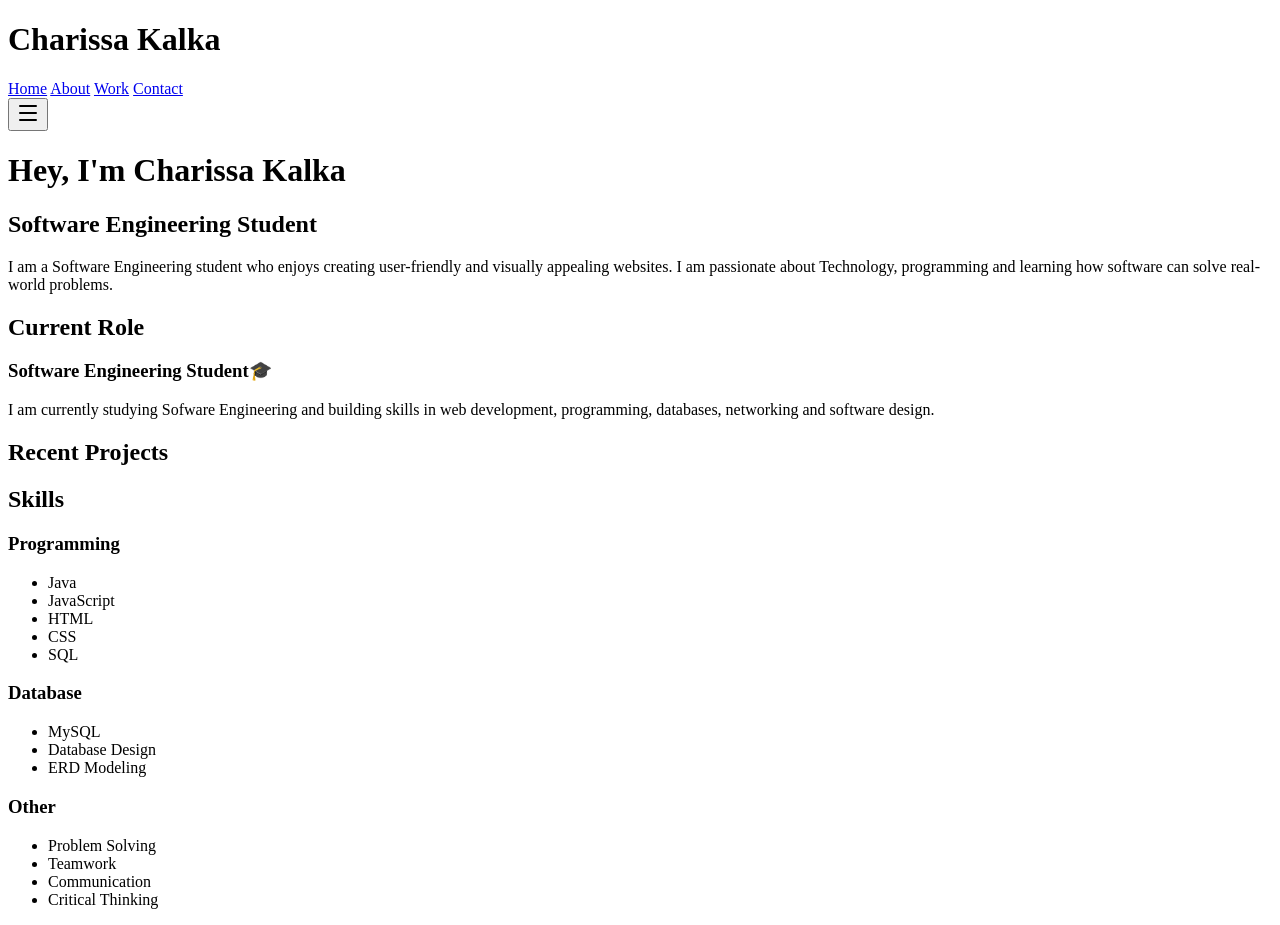
==== index.html @ 357dd479 "newly added" ====
<!DOCTYPE html>
<html lang="en">
    <head>
        <meta charset="UTF-8" />
        <meta name="vieuwport" content="width=device-width, initial-scale=1.0" />
        <title> Charissa Kalka</title>
        <link rel="stylesheet" href="/css/main.css">
    </head>


<body>
    <header id="header">
        <h1 class="logo=text"> Charissa Kalka </h1>
        <nav class="nav">
            <a class="nav-link" href="/">Home</a>
            <a class="nav-link" href="/about.html">About</a> 
            <a class="nav-link" href="/work.html">Work</a>  
            <a class="nav-link" href="/contact.html">Contact</a>
        </nav>

        <button id="sidebar-trigger">
            <svg xmlns="http://www.w3.org/2000/svg" width="24" height="24" viewBox="0 0 24 24" fill="none" stroke="currentColor" stroke-width="2" stroke-linecap="round" stroke-linejoin="round" class="lucide lucide-menu-icon lucide-menu"><path d="M4 5h16"/><path d="M4 12h16"/><path d="M4 19h16"/></svg> 
        </button>
    </header>

    <main class="container"> 
        <h1>Hey, I'm Charissa Kalka</h1>
        <h2>Software Engineering Student</h2>
        <p>
            I am a Software Engineering student who
            enjoys creating user-friendly and visually
            appealing websites. I am passionate about 
            Technology, programming and learning how software
            can solve real-world problems. 
        </p>

        <section>
            <h2>Current Role</h2>
            <h3>Software Engineering Student🎓</h3>
            <p> I am currently studying Sofware Engineering and building skills in web
                development, programming, databases, networking and software design.
            </p>
        </section>

        <section>
            <h2>Recent Projects</h2>

        </section>

        <section>
            <h2>Skills</h2>
            <h3>Programming</h3>
            <ul>
                <li>Java</li>
                <li>JavaScript</li>
                <li>HTML</li>
                <li>CSS</li>
                <li>SQL</li>
            </ul>
            <h3>Database</h3>
            <ul>
                <li>MySQL</li>
                <li>Database Design</li>
                <li>ERD Modeling</li>
            </ul>
            <h3>Other</h3>
            <ul>
                <li>Problem Solving</li>
                <li>Teamwork</li>
                <li>Communication</li>
                <li>Critical Thinking</li>
            </ul>
        </section>

    </main>
</body>
</html>
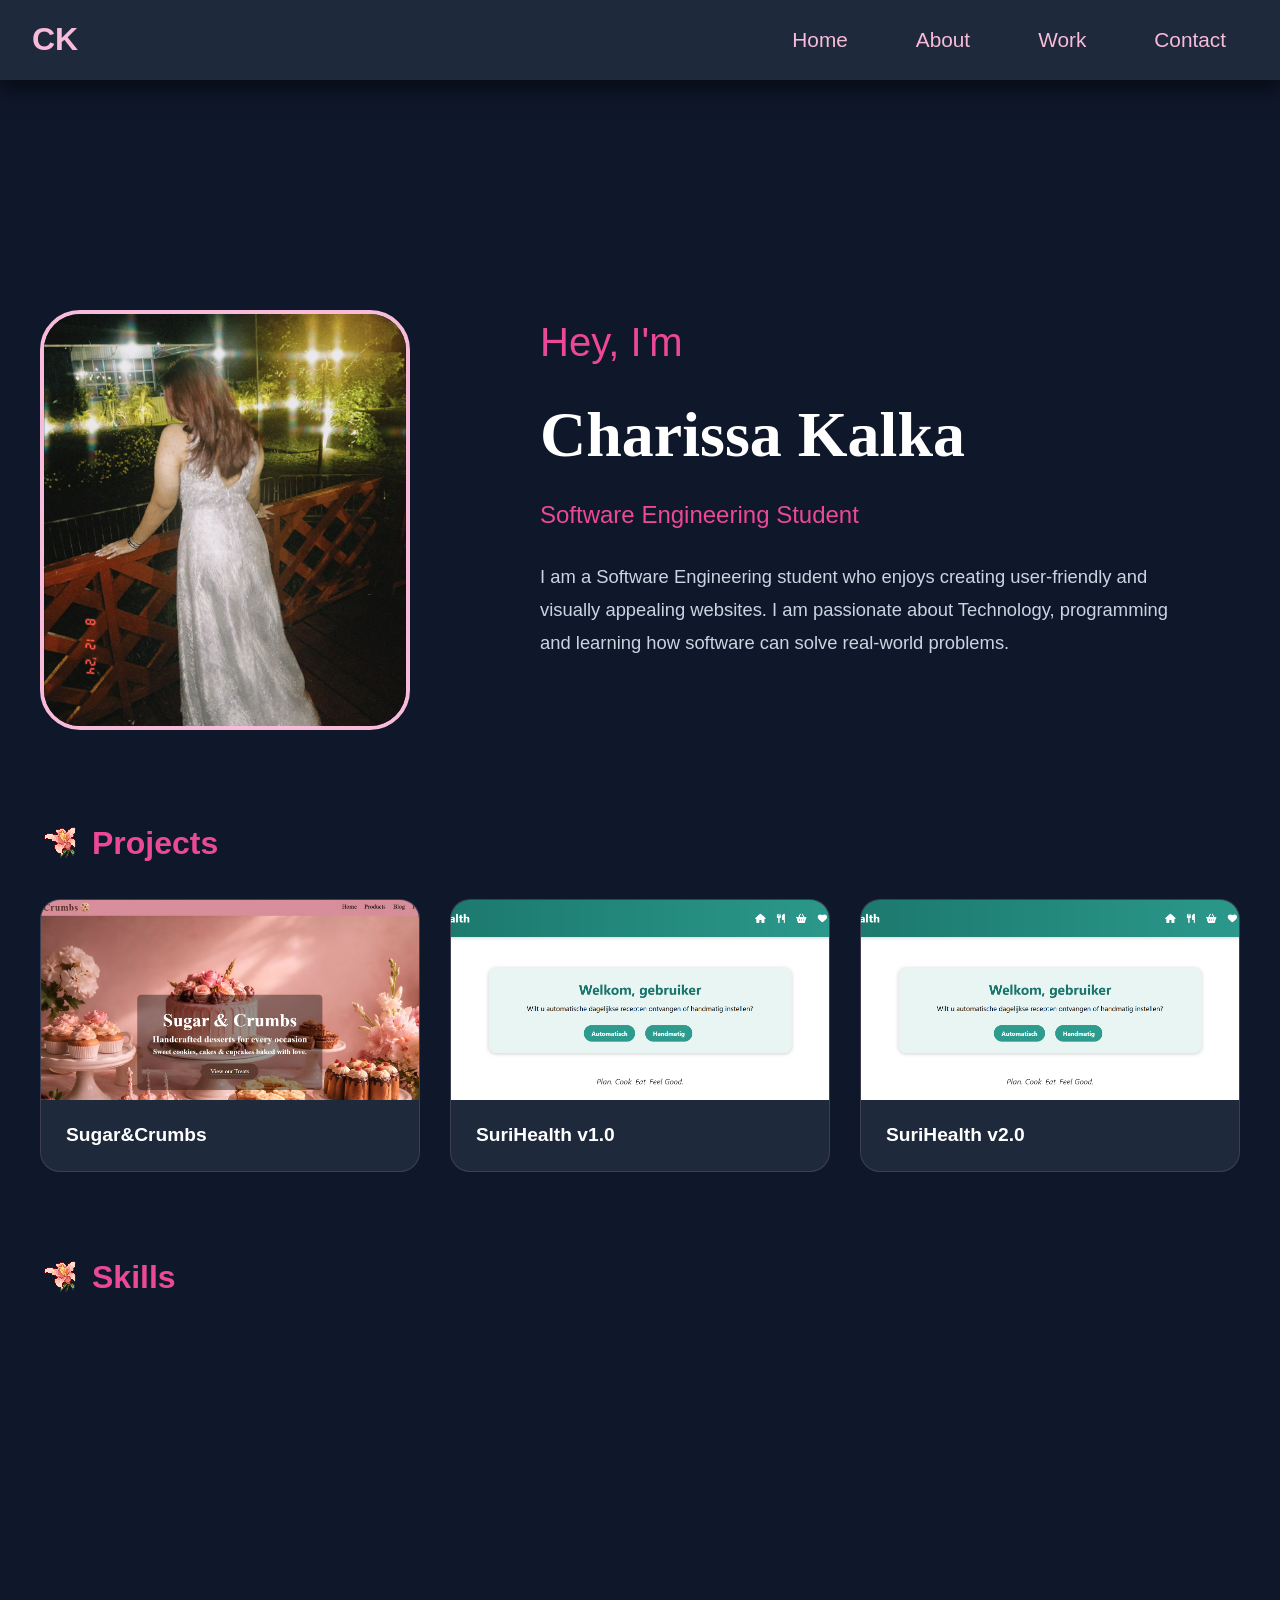
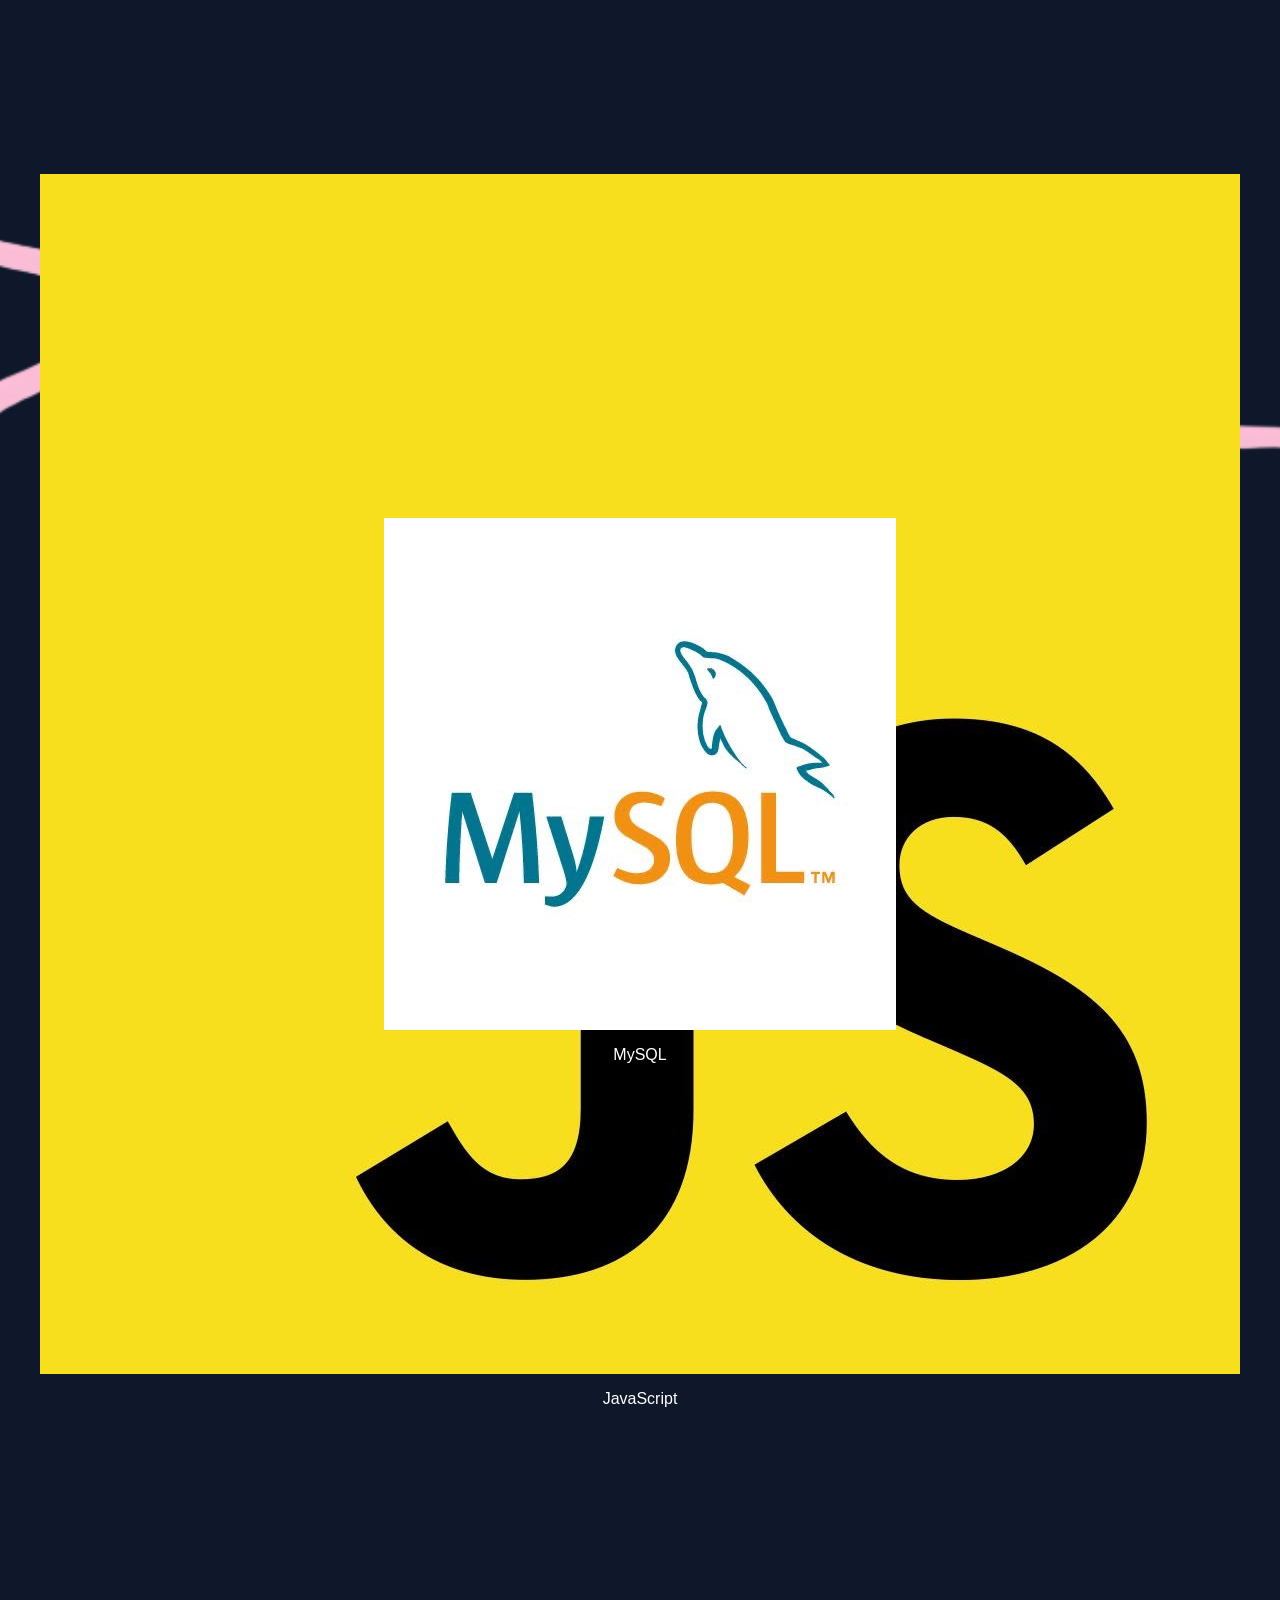
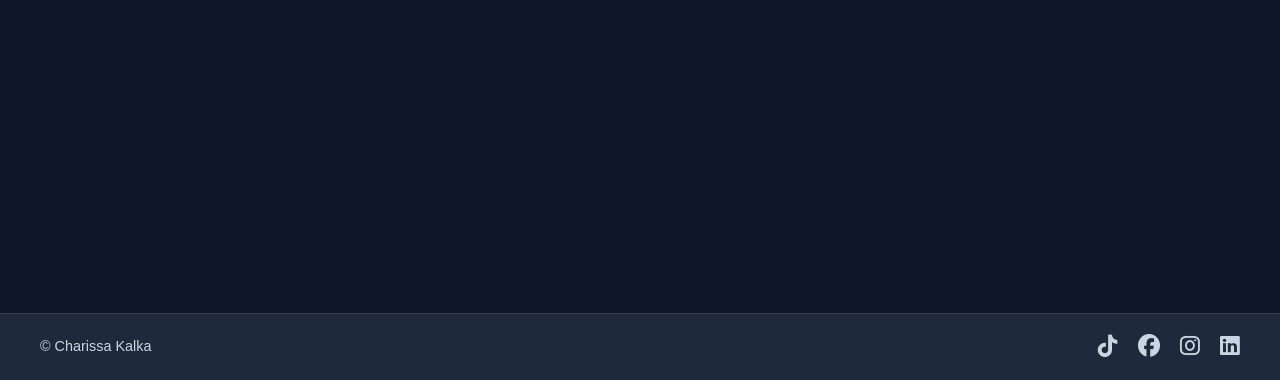
==== commit 20b92d48: "newly added" ====
--- a/index.html
+++ b/index.html
@@ -1,78 +1,197 @@
 <!DOCTYPE html>
 <html lang="en">
     <head>
-        <meta charset="UTF-8" />
-        <meta name="vieuwport" content="width=device-width, initial-scale=1.0" />
-        <title> Charissa Kalka</title>
-        <link rel="stylesheet" href="/css/main.css">
+        <meta charset="UTF-8">
+        <meta name="viewport" content="width=device-width, initial-scale=1.0">
+        <title>Charissa Kalka</title>
+        <link rel="stylesheet" href="css/main.css">
+        <link href="https://cdnjs.cloudflare.com/ajax/libs/font-awesome/6.5.0/css/all.min.css" rel="stylesheet">
     </head>
 
+    <body>
+        <nav class="navbar">
+            <div class="navbar-container">
+                <a href="index.html" class="navbar-logo">CK</a>
+                <button class="navbar-toggle">
+                    <span class="bar"></span>
+                    <span class="bar"></span>
+                    <span class="bar"></span>
+                </button>
+                <ul class="navbar-menu">
+                    <li><a href="/">Home</a></li>
+                    <li><a href="/about.html">About</a></li>
+                    <li><a href="/work.html">Work</a></li>
+                    <li><a href="/contact.html">Contact</a></li>
+                </ul>
+            </div>
+        </nav>
+        <main> 
+        <section class="hero">
+            <div class="hero-left">
 
-<body>
-    <header id="header">
-        <h1 class="logo=text"> Charissa Kalka </h1>
-        <nav class="nav">
-            <a class="nav-link" href="/">Home</a>
-            <a class="nav-link" href="/about.html">About</a> 
-            <a class="nav-link" href="/work.html">Work</a>  
-            <a class="nav-link" href="/contact.html">Contact</a>
-        </nav>
+            <div class="profile-image">
+                <img src="/img/charissagraduation.jpg" alt="Photo of Charissa Kalka">
+            </div>
 
-        <button id="sidebar-trigger">
-            <svg xmlns="http://www.w3.org/2000/svg" width="24" height="24" viewBox="0 0 24 24" fill="none" stroke="currentColor" stroke-width="2" stroke-linecap="round" stroke-linejoin="round" class="lucide lucide-menu-icon lucide-menu"><path d="M4 5h16"/><path d="M4 12h16"/><path d="M4 19h16"/></svg> 
-        </button>
-    </header>
+            <!-- <div class="socials">
+                <a href="www.tiktok.com/@charissa.m4">
+                    <i class="fa-brands fa-tiktok"></i>
+                    <span class="tooltip">charissa.m4</span>
+                </a>
+                <a href="https://www.facebook.com/share/1BWGY1Cckj/?mibextid=wwXIfr">
+                    <i class="fa-brands fa-facebook"></i>
+                    <span class="tooltip">Charissa Kalka</span>
+                </a>
+                <a href="https://www.instagram.com/charissa.m4?igsh=OHVlaWQ5YjVocXdj&utm_source=qr">
+                    <i class="fa-brands fa-instagram"></i>
+                    <span class="tooltip">charissa.m4</span>
+                </a>
+                <a href="https://www.linkedin.com/in/charissa-kalka-a1b055418?utm_source=share_via&utm_content=profile&utm_medium=member_ios">
+                    <i class="fa-brands fa-linkedin"></i>
+                    <span class="tooltip">Charissa Kalka</span>
+                </a>
+                </div> -->
+            </div>
 
-    <main class="container"> 
-        <h1>Hey, I'm Charissa Kalka</h1>
-        <h2>Software Engineering Student</h2>
-        <p>
-            I am a Software Engineering student who
-            enjoys creating user-friendly and visually
-            appealing websites. I am passionate about 
-            Technology, programming and learning how software
-            can solve real-world problems. 
-        </p>
+            <div class="hero-right">
+                <p class="greeting">
+                    Hey, I'm
+                </p>
+                <h1>Charissa Kalka</h1>
+                <h2>Software Engineering Student</h2>
+                <p class="description">
+                    I am a Software Engineering student who
+                    enjoys creating user-friendly and visually
+                    appealing websites. I am passionate about 
+                    Technology, programming and learning how software
+                    can solve real-world problems.
+                </p>
+            </div>
+            </section>
 
-        <section>
-            <h2>Current Role</h2>
-            <h3>Software Engineering Student🎓</h3>
-            <p> I am currently studying Sofware Engineering and building skills in web
-                development, programming, databases, networking and software design.
-            </p>
-        </section>
+            <!-- <section class="current-role">
+                <h2>Current Role</h2>
+                <div class="role-card">
+                    <h3>Software Engineering Student</h3>
+                    <p>I am currently studying Software Engineering and building skills in web
+                        development, programming, databases, networking and software design.</p>
+                </div>
+            </section> -->
 
-        <section>
-            <h2>Recent Projects</h2>
+            <section class="projects">
+                <h2 class="section-title">
+                    <img src="/img/8bitflower.png" alt="flower">
+                    Projects
+                </h2>
+                <div class="project-container">
+                    <a href="" target="_blank" class="project-card">
+                        <div class="project-image">
+                            <img src="/img/Screenshot 2026-07-09 172215.png" alt="Project 1">
+                            <div class="project-overlay">
+                                <span>Click me!</span>
+                            </div>
+                        </div>
+                        <h3>Sugar&Crumbs</h3>
+                     </a>
 
-        </section>
+                        <a href="https://github.com/viraitrisha/Surihealth-Old.git" target="_blank" class="project-card">
+                        <div class="project-image">
+                            <img src="/img/Screenshot 2026-07-09 171501.png" alt="Project 2">
+                            <div class="project-overlay">
+                                <span>Click me!</span>
+                            </div>
+                        </div>
+                        <h3>SuriHealth v1.0</h3>
+                     </a>
 
-        <section>
-            <h2>Skills</h2>
-            <h3>Programming</h3>
-            <ul>
-                <li>Java</li>
-                <li>JavaScript</li>
-                <li>HTML</li>
-                <li>CSS</li>
-                <li>SQL</li>
-            </ul>
-            <h3>Database</h3>
-            <ul>
-                <li>MySQL</li>
-                <li>Database Design</li>
-                <li>ERD Modeling</li>
-            </ul>
-            <h3>Other</h3>
-            <ul>
-                <li>Problem Solving</li>
-                <li>Teamwork</li>
-                <li>Communication</li>
-                <li>Critical Thinking</li>
-            </ul>
-        </section>
+                        <a href="https://github.com/viraitrisha/surihealth.git" target="_blank" class="project-card">   
+                        <div class="project-image">
+                            <img src="/img/Screenshot 2026-07-09 171501.png" alt="Project 3">
+                            <div class="project-overlay">
+                                <span>Click me!</span>
+                            </div>
+                        </div>
+                        <h3>SuriHealth v2.0</h3>
+                     </a>
+                </div>
+            </section>
 
+            <section class="skills">
+                <h2 class="section-title">
+                    <img src="/img/8bitflower.png" alt="flower">
+                    Skills
+                </h2>
+                <div class="skill-container">
+                    <div class="skill-bag">
+                        <img src="img/pinkbag2.png" alt="Skill handbag">
+                    </div>
+                    
+                    <img src="img/pijlen/1.png" class="arrow arrow-java">
+                    <div class="skill-item skill-java">
+                        <div class="skill-icon">
+                            <img src="img/java.jpeg" alt="Java">
+                        </div>
+                        <span class="skill-name">Java</span>
+                    </div>
+
+                    <img src="img/pijlen/2.png" class="arrow arrow-html">
+
+                    <div class="skill-item skill-html">
+                        <div class="skill-icon">
+                            <img src="img/html.jpeg" alt="HTML">
+                        </div>
+                        <span class="skill-name">HTML</span>
+                    </div>
+
+                    <div class="skill-item skill-css">
+                        <div class="skill-icon">
+                            <img src="img/css.jpeg" alt="CSS">
+                        </div>
+                        <span class="skill-name">CSS</span>
+                    </div>
+
+                    <div class="skill-item skill-javascript">
+                        <div class="skill-icon">
+                            <img src="img/java script.jpeg" alt="JavaScript">
+                        </div>
+                        <span class="skill-name">JavaScript</span>   
+                    </div>
+
+                    <div class="skill-item skill-sql">
+                        <div class="skill-icon">
+                            <img src="img/mysql.jpeg" alt="MySQL">
+                        </div>
+                        <span class="skill-name">MySQL</span>
+                    </div>
+                </div>
+            </section>
     </main>
-</body>
-</html>
 
+    <footer class="footer">
+        <p>&copy; Charissa Kalka</p>
+        <div class="footer-socials">
+            <a href="www.tiktok.com/@charissa.m4" target="_blank">
+                <i class="fa-brands fa-tiktok"></i>
+                <span class="tooltip">charissa.m4</span>
+            </a>
+
+            <a href="https://www.facebook.com/share/1BWGY1Cckj/?mibextid=wwXIfr" target="_blank">
+                <i class="fa-brands fa-facebook"></i>
+                <span class="tooltip">Charissa Kalka</span>
+            </a>
+
+            <a href="https://www.instagram.com/charissa.m4?igsh=OHVlaWQ5YjVocXdj&utm_source=qr" target="_blank">
+                <i class="fa-brands fa-instagram">
+                    <span class="tooltip">charissa.m4</span>
+                </i>
+            </a>
+
+            <a href="https://www.linkedin.com/in/charissa-kalka-a1b055418?utm_source=share_via&utm_content=profile&utm_medium=member_ios" target="_blank">
+                <i class="fa-brands fa-linkedin"></i>
+                <span class="tooltip">Charissa Kalka</span>
+            </a>
+        </div>
+    </footer>
+    <script src="js/main.js" type="text/javascript"></script>
+    </body>
+</html> 
--- a/css/main.css
+++ b/css/main.css
@@ -0,0 +1,594 @@
+*{
+    margin: 0;
+    padding: 0;
+    box-sizing: border-box;
+}
+
+:root{
+    --navy: #0f172a;
+    --light-navy: #1e293b;
+    --pink: #f8bbd9;
+    --hot-pink: #ec4899;
+    --white: #ffffff;
+    --gray: #cbd5e1; 
+}
+
+html {
+    scroll-behavior: smooth;
+}
+
+
+body{
+    font-family: "Poppins", sans-serif;
+    background-color: var(--navy);
+    color: var(--white);
+    line-height: 1.6;
+}
+
+.navbar {
+    display: flex;
+    align-items: center;
+    justify-content: center;
+    height: 80px;
+    width: 100%;
+    position: sticky;
+    top: 0;
+    background-color: var(--light-navy);
+    box-shadow: 0 10px 20px rgba(0, 0, 0, 0.5);
+    backdrop-filter: blur(10px);
+    z-index: 999;
+}
+
+.navbar-container {
+    display: flex;
+    align-items: center;
+    justify-content: space-between;
+    width: 100%;
+    padding: 0 2rem;
+    max-width: 1600px;
+}
+
+.navbar-logo {
+    font-size: 2rem;
+    font-weight: 600;
+    color: var(--pink);
+    text-decoration: none;
+    cursor: pointer;
+}
+
+.navbar-container .navbar-menu {
+    display: flex;
+    text-align: center;
+    gap: 1.5rem;
+    list-style: none;
+}
+
+.navbar-container .navbar-menu li a {
+    text-decoration: none;
+    color: var(--pink);
+    font-size: 1.3rem;
+    font-weight: 500;
+    padding: 3px 20px;
+    border-radius: 20px;
+    border: 2px solid transparent;
+    transition: all 0.7s ease;
+    white-space: nowrap;
+}
+.navbar-container .navbar-menu li a:hover{
+    color: var(--hot-pink);
+    background: var(--pink);
+    border: 2px solid var(--white);
+}
+
+.navbar-toggle {
+    display: none;
+    background: transparent;
+    padding: 10px;
+    border: none;
+    cursor: pointer;
+}
+
+.bar {
+    display: block;
+    width: 25px;
+    height: 3px;
+    margin: 5px auto;
+    background-color: var(--pink);
+    transition: all 0.3s ease-in-out;
+}
+
+@media (max-width:880px){
+    .navbar{
+        backdrop-filter: none;
+    }
+
+    .navbar-container .navbar-menu {
+        display: none;
+        flex-direction: column;
+        align-items: flex-start;
+        gap: 1.7rem !important;
+        position: absolute;
+        height: 100vh;
+        width: 250px;
+        top: 0;
+        right: 0;
+        padding: 5rem 1.5rem;
+        background: #0f172a9f;
+        box-shadow: 0 10px 10px rgba(0, 0, 0, 0.5);
+        backdrop-filter: blur(10px);
+    }
+    .navbar-container .navbar-menu.active {
+        display: flex;
+    }
+    .navbar-toggle{
+        display: block;
+        z-index: 999;
+    }
+    .navbar-toggle.active .bar:nth-child(2){
+        opacity: 0;
+    }
+
+    .navbar-toggle.active .bar:nth-child(1){
+        transform: translateY(8px) rotate(45deg);
+    }
+
+    .navbar-toggle.active .bar:nth-child(3){
+        transform: translateY(-8px) rotate(-45deg);
+    }
+}
+
+@media (max-width: 480px) {
+    .navbar-container{
+        padding: 0 1rem;
+
+    }
+    .navbar-logo{
+        font-size: 1.7rem;
+    }
+    .navbar-container .navbar-menu li a {
+        font-size: 1.2rem;
+        padding: 3px 15px;
+    }
+}
+
+.hero {
+    max-width: 1400px;
+    margin: 70px auto;
+    padding: 0 40px;
+    display: grid;
+    grid-template-columns: 420px 1fr;
+    gap: 80px;
+    align-items: start;
+} 
+
+.hero-left {
+    display: flex;
+    flex-direction: column;
+    align-items: flex-start;
+    gap: 15px;
+}
+
+.profile-image img {
+    margin-top: 160px;
+    width: 370px ;
+    height: 420px;
+    object-fit: cover;
+    border-radius: 40px;
+    border: 4px solid var(--pink);
+    box-shadow: 
+    0 0 20px rgba (248, 187, 217,.5),
+    0 0 60px rgba (236, 72, 153,.35);
+}
+
+/* .socials {
+    margin-top: 2px;
+    display: flex;
+    flex-direction: row;
+    gap: 20px;
+}
+
+.socials a {
+    padding-left: 1rem;
+    margin-left: 25px;
+    text-decoration: none;
+    color: var(--gray);
+    font-size: 1.5rem;
+    position: relative;
+    display: inline-block;
+}
+
+.socials a:hover {
+    color: var(--hot-pink); 
+}
+
+.socials a .tooltip {
+    position: absolute;
+    bottom: -30px;
+    left: 50%;
+    transform: translateX(-50%);
+    background: var(--light-navy);
+    color: var(--white);
+    padding: 4px 10px;
+    border-radius: 6px;
+    font-size: 0.75rem;
+    white-space: nowrap;
+    opacity: 0;
+    visibility: hidden;
+    transition: all 0.3s ease;
+    border: 1px solid var(--hot-pink);
+    pointer-events: none;
+
+}
+
+.socials a:hover .tooltip {
+    opacity: 1;
+    visibility: visible;
+} */
+
+@media (max-width:1024px) {
+    .hero {
+        grid-template-columns: 1fr 1fr;
+        gap: 40px;
+        padding: 0 30px;
+    }
+
+    .profile-image img {
+        width: 100%;
+        height: auto;
+        max-width: 350px;
+        margin-top: 60px;
+    }
+
+    .greeting {
+        margin-top: 60px;
+        font-size: 2rem;
+    }
+
+    .hero-right h1 {
+        padding-top: 60px;
+    }
+}
+
+@media (max-width:768px) {
+    .hero {
+        grid-template-columns: 1fr;
+        gap: 30px;
+        padding: 0 20px;
+        margin: 40px auto;
+    }
+
+    .hero-left {
+        align-items: center;
+    }
+
+    .profile-image img {
+        width: 280px;
+        height: 320px;
+        margin-top: 40px;
+    }
+
+    .socials {
+        justify-content: center;
+    }
+
+    .hero-right {
+        padding-top: 0;
+        text-align: center;
+    }
+
+    .hero-right h1 {
+        font-size: 2.5rem;
+    }
+
+    .hero-right h2 {
+        font-size: 1.2rem;
+    }
+
+    .description {
+        max-width: 100%;
+        font-size: 1rem;
+        text-align: center;
+        padding: 0 10px;
+    }
+}
+
+.greeting {
+    margin-top: 160px;
+    color: var(--hot-pink);
+    font-weight: 500;
+    margin-bottom: 10px;
+    font-size: 2.5rem;
+}
+
+.hero-right h1 {
+   font-size: 4rem;
+   color: var(--white);
+   margin-bottom: 10px;
+   font-family: Georgia, 'Times New Roman', Times, serif;
+}
+
+.hero-right h2 {
+    color: var(--hot-pink);
+    font-weight: 500;
+    margin-bottom: 25px;
+}
+
+.description {
+    color: var(--gray);
+    font-size: 1.15rem;
+    line-height: 1.8;
+    max-width: 650px;
+}
+
+/* .current-role {
+    max-width: 1400px;
+    margin: 80px auto;
+    padding: 0 40px;
+}
+
+.current-role h2 {
+    color: var(--hot-pink);
+    margin-bottom: 25px;
+    font-size: 2rem;
+}
+
+.role-card {
+    background: var(--light-navy);
+    border-radius: 20px;
+    padding: 35px;
+    border: 1px solid rgba(248,187,217,.15);
+    box-shadow: 0 15px 30px rgba(0, 0, 0,.35);
+}
+
+.role-card h3 {
+    color: var(--white);
+    margin-bottom: 15px;
+}
+    
+.role-card p {
+    color: var(--gray);
+    line-height: 1.8;
+} */
+
+.section-title {
+    display: flex;
+    align-items: center;
+    gap: 12px;
+    color: var(--hot-pink);
+    font-size: 2rem;
+}
+
+.section-title img {
+    width: 40px;
+    height: 40px;
+    image-rendering: pixelated;
+}
+.projects {
+    max-width: 1400px;
+    margin: 80px auto;
+    padding:0 40px;
+}
+ 
+.projects h2 {
+    color: var(--hot-pink);
+    margin-bottom: 30px;
+    font-size: 2rem;
+}
+
+.project-container {
+    display: grid;
+    grid-template-columns: repeat(3, 1fr);
+    gap: 30px;
+}
+
+.project-card {
+    background: var(--light-navy);
+    border-radius: 20px;
+    overflow: hidden;
+    border: 1px solid rgba(248,187,217,.15);
+    transition: transform 0.3s ease, box-shadow 0.3s ease;
+    cursor: pointer;
+    text-decoration: none;
+    color: var(--white);
+}
+
+.project-card:hover {
+    transform: translateY(-10px);
+    box-shadow: 0 20px 40px rgba(0, 0, 0, 0.4);
+}
+
+.project-image {
+    position: relative;
+    width: 100%;
+    height: 200px;
+    overflow: hidden;
+}
+
+.project-image img {
+    width: 100%;
+    height: 100%;
+    object-fit: cover;
+    transition: transform 0.3s ease;
+}
+
+.project-card:hover .project-image img {
+    transform: scale(1.05);
+}
+
+.project-card .project-overlay {
+    position: absolute;
+    top: 0;
+    left: 0;
+    width: 100%;
+    height: 100%;
+    background: rgba(236, 72, 153, 0.8);
+    display: flex;
+    align-items: center;
+    justify-content: center;
+    opacity: 0;
+    transition: opacity 0.3s ease;
+}
+
+.project-card:hover .project-overlay {
+    opacity: 1;
+}
+
+.project-overlay span {
+    color: var(--white);
+    font-size: 1.5rem;
+    font-weight: 600;
+    padding: 12px 24px;
+    border: 2px solid var(--white);
+    border-radius: 30px;
+    background: rgba(15, 23, 42, 0.6);
+    backdrop-filter: blur(5px);
+    pointer-events: none;
+}
+
+.project-card h3 {
+    padding: 20px 25px;
+    font-size: 1.2rem;
+    color: var(--white);
+    margin: 0;
+}
+
+@media (max-width:1024px) {
+    .project-container {
+        grid-template-columns: repeat(2, 1fr);
+    }
+}
+
+@media (max-width:768px) {
+    .project-container {
+        grid-template-columns: 1fr;
+    }
+    .project-image {
+        height: 250px;
+    }
+}
+
+.skills {
+    max-width: 1400px;
+    margin: 80px auto;
+    padding: 0 40px;
+}
+
+.skills h2 {
+    color: var(--hot-pink);
+    margin-bottom: 50px;
+    font-size: 2rem;
+}
+
+.skill-container {
+    position: relative;
+    display: flex;
+    justify-content: center;
+    align-items: center;
+    min-height: 550px;
+    padding: 40px 0;
+}
+
+.skill-bag {
+    position: absolute;
+    top: 50%;
+    left: 50%;
+    transform: translate(-50%, -50%);
+    z-index: 2;
+    width: 600px;
+    height:600px;
+    display: flex;
+    align-items: center;
+    justify-content: center;
+}
+
+.skill-bag img {
+    width: 100%;
+    height: 100%;
+    object-fit: contain;
+}
+
+.skill-item {
+    position: absolute;
+    display: flex;
+    flex-direction: column;
+    align-items: center;
+    gap: 5px;
+    cursor: pointer;
+    transition: all 0.3s ease;
+    z-index: 3;
+}
+
+.footer {
+    padding: 15px 40px;
+    background: var(--light-navy);
+    border-top: 1px solid rgba(248, 187, 217, 0.15);
+    display: flex;
+    justify-content: space-between;
+    align-items: center;
+    flex-wrap: wrap;
+}
+
+.footer-socials {
+    display: flex;
+    align-items: center;
+    gap: 20px;
+}
+
+.footer-socials a {
+    position: relative;
+    color: var(--gray);
+    font-size: 1.4rem;
+    text-decoration: none;
+    transition: all 0.3s ease;
+}
+
+.footer-socials a:hover {
+    color: var(--hot-pink);
+    transform: translateY(-3px);
+}
+
+.footer-socials .tooltip {
+    position: absolute;
+    bottom: 40px;
+    left: 50%;
+    transform: translateX(-50%);
+    background: var(--navy);
+    color: var(--white);
+    padding: 6px 12px;
+    border-radius: 8px;
+    font-size: 0.75rem;
+    white-space: nowrap;
+    opacity: 0;
+    visibility: hidden;
+    transition: 0.3s ease;
+    border: 1px solid var(--hot-pink);
+    pointer-events: none;
+}
+
+.footer-socials a:hover .tooltip {
+    opacity: 1;
+    visibility: visible;
+}
+
+.footer p {
+    color: var(--gray);
+    font-size: 0.9rem;
+    margin: 0;
+}
+
+
+
+
+
+
+
+
+
+
+
+
+
+
+
+
+ 
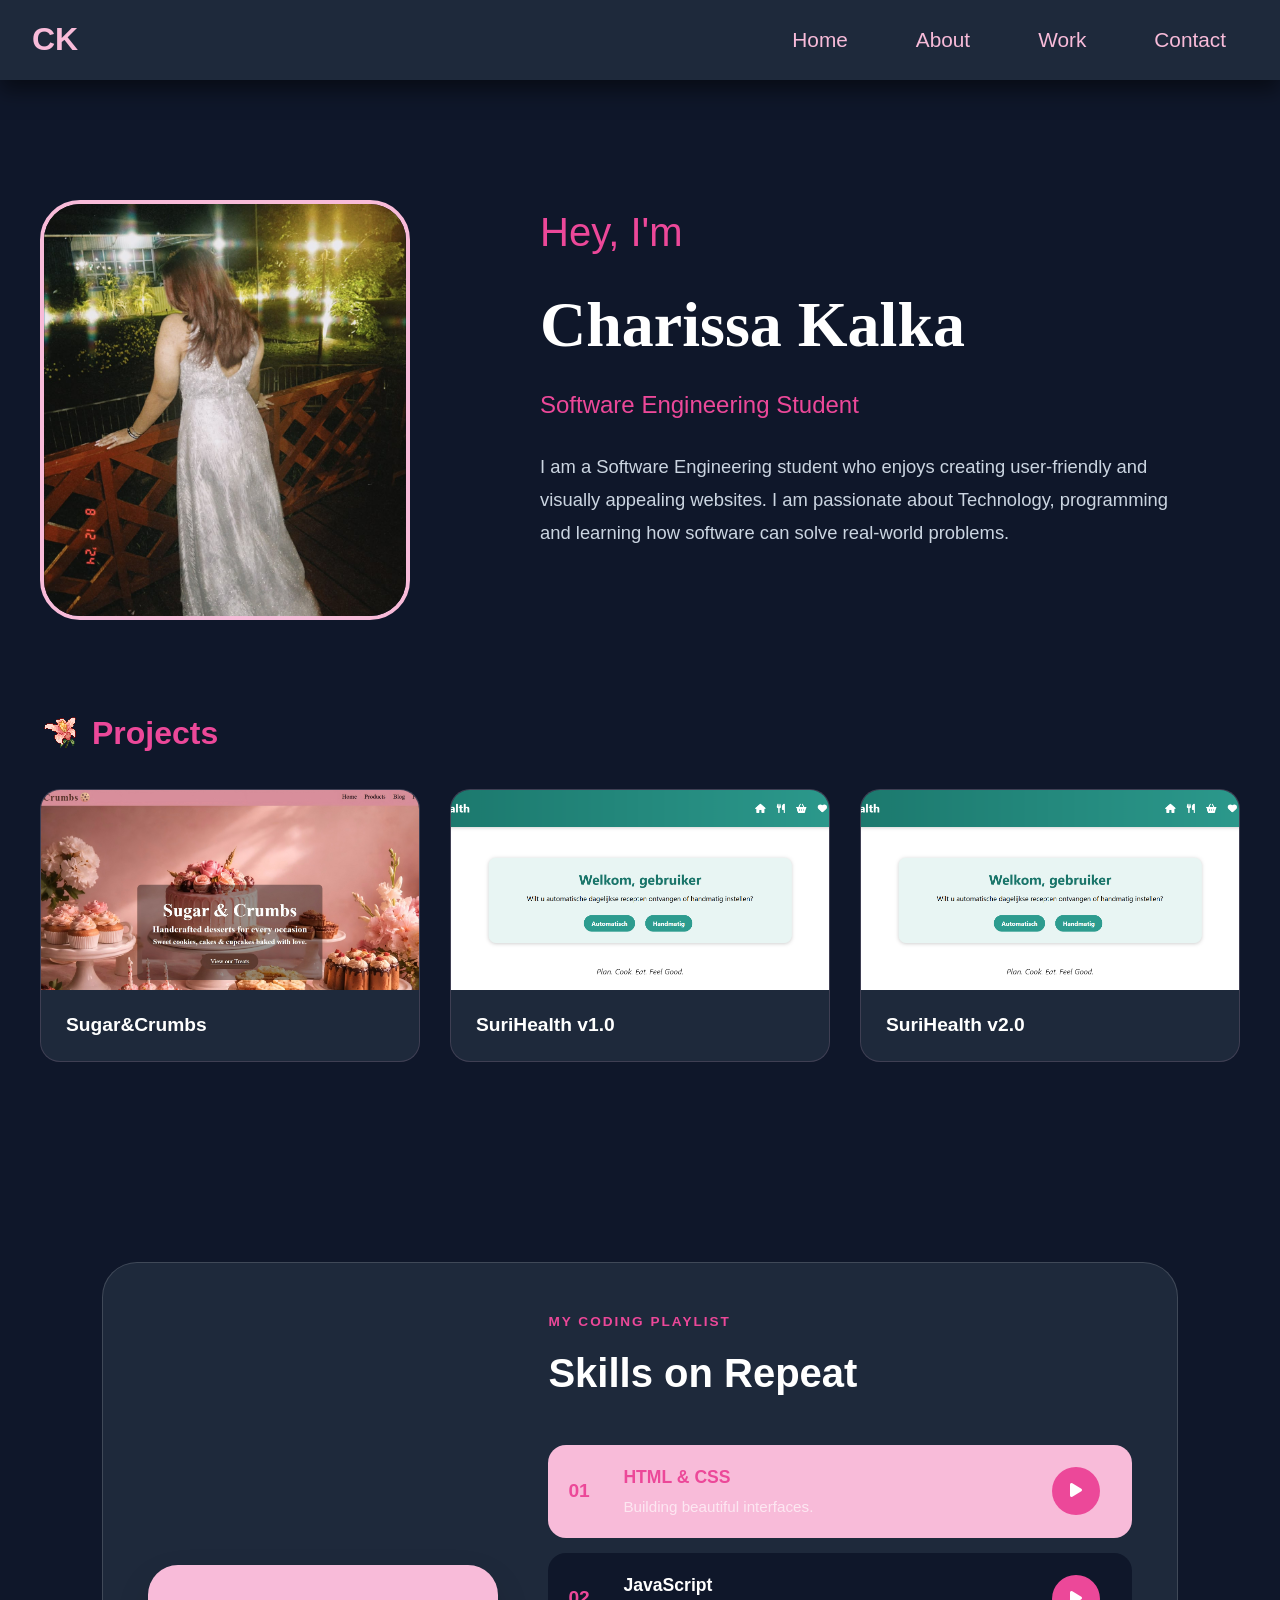
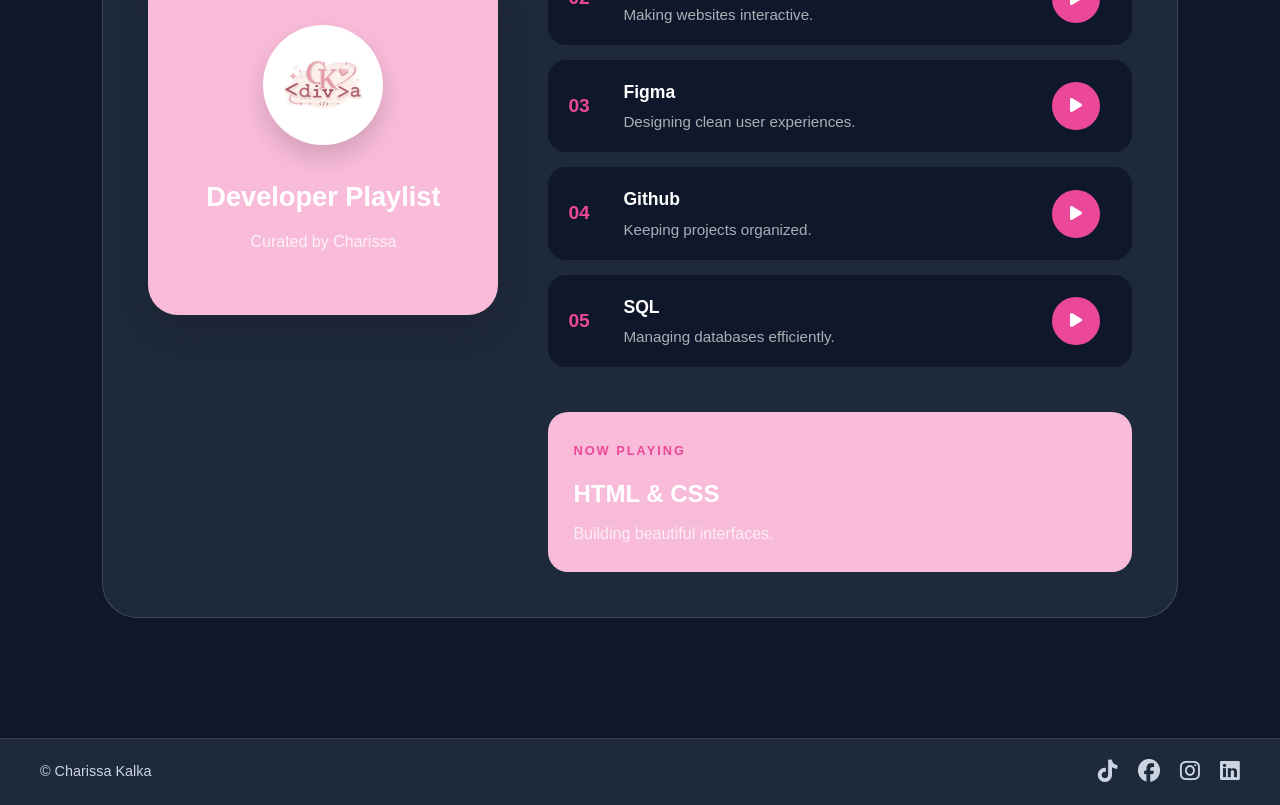
==== commit 21082061: "newly added" ====
--- a/index.html
+++ b/index.html
@@ -32,25 +32,6 @@
             <div class="profile-image">
                 <img src="/img/charissagraduation.jpg" alt="Photo of Charissa Kalka">
             </div>
-
-            <!-- <div class="socials">
-                <a href="www.tiktok.com/@charissa.m4">
-                    <i class="fa-brands fa-tiktok"></i>
-                    <span class="tooltip">charissa.m4</span>
-                </a>
-                <a href="https://www.facebook.com/share/1BWGY1Cckj/?mibextid=wwXIfr">
-                    <i class="fa-brands fa-facebook"></i>
-                    <span class="tooltip">Charissa Kalka</span>
-                </a>
-                <a href="https://www.instagram.com/charissa.m4?igsh=OHVlaWQ5YjVocXdj&utm_source=qr">
-                    <i class="fa-brands fa-instagram"></i>
-                    <span class="tooltip">charissa.m4</span>
-                </a>
-                <a href="https://www.linkedin.com/in/charissa-kalka-a1b055418?utm_source=share_via&utm_content=profile&utm_medium=member_ios">
-                    <i class="fa-brands fa-linkedin"></i>
-                    <span class="tooltip">Charissa Kalka</span>
-                </a>
-                </div> -->
             </div>
 
             <div class="hero-right">
@@ -69,15 +50,6 @@
             </div>
             </section>
 
-            <!-- <section class="current-role">
-                <h2>Current Role</h2>
-                <div class="role-card">
-                    <h3>Software Engineering Student</h3>
-                    <p>I am currently studying Software Engineering and building skills in web
-                        development, programming, databases, networking and software design.</p>
-                </div>
-            </section> -->
-
             <section class="projects">
                 <h2 class="section-title">
                     <img src="/img/8bitflower.png" alt="flower">
@@ -86,7 +58,7 @@
                 <div class="project-container">
                     <a href="" target="_blank" class="project-card">
                         <div class="project-image">
-                            <img src="/img/Screenshot 2026-07-09 172215.png" alt="Project 1">
+                            <img src="/img/sugar&crumbs.png" alt="Project 1">
                             <div class="project-overlay">
                                 <span>Click me!</span>
                             </div>
@@ -96,7 +68,7 @@
 
                         <a href="https://github.com/viraitrisha/Surihealth-Old.git" target="_blank" class="project-card">
                         <div class="project-image">
-                            <img src="/img/Screenshot 2026-07-09 171501.png" alt="Project 2">
+                            <img src="/img/surihealth.png" alt="Project 2">
                             <div class="project-overlay">
                                 <span>Click me!</span>
                             </div>
@@ -106,7 +78,7 @@
 
                         <a href="https://github.com/viraitrisha/surihealth.git" target="_blank" class="project-card">   
                         <div class="project-image">
-                            <img src="/img/Screenshot 2026-07-09 171501.png" alt="Project 3">
+                            <img src="/img/surihealth.png" alt="Project 3">
                             <div class="project-overlay">
                                 <span>Click me!</span>
                             </div>
@@ -116,55 +88,96 @@
                 </div>
             </section>
 
-            <section class="skills">
-                <h2 class="section-title">
-                    <img src="/img/8bitflower.png" alt="flower">
-                    Skills
-                </h2>
-                <div class="skill-container">
-                    <div class="skill-bag">
-                        <img src="img/pinkbag2.png" alt="Skill handbag">
-                    </div>
-                    
-                    <img src="img/pijlen/1.png" class="arrow arrow-java">
-                    <div class="skill-item skill-java">
-                        <div class="skill-icon">
-                            <img src="img/java.jpeg" alt="Java">
-                        </div>
-                        <span class="skill-name">Java</span>
-                    </div>
-
-                    <img src="img/pijlen/2.png" class="arrow arrow-html">
-
-                    <div class="skill-item skill-html">
-                        <div class="skill-icon">
-                            <img src="img/html.jpeg" alt="HTML">
-                        </div>
-                        <span class="skill-name">HTML</span>
-                    </div>
-
-                    <div class="skill-item skill-css">
-                        <div class="skill-icon">
-                            <img src="img/css.jpeg" alt="CSS">
-                        </div>
-                        <span class="skill-name">CSS</span>
-                    </div>
-
-                    <div class="skill-item skill-javascript">
-                        <div class="skill-icon">
-                            <img src="img/java script.jpeg" alt="JavaScript">
-                        </div>
-                        <span class="skill-name">JavaScript</span>   
-                    </div>
-
-                    <div class="skill-item skill-sql">
-                        <div class="skill-icon">
-                            <img src="img/mysql.jpeg" alt="MySQL">
-                        </div>
-                        <span class="skill-name">MySQL</span>
-                    </div>
+            <section id="skills" class="playlist-section">
+                <div class="playlist-container">
+                    <div class="album-side">
+                         <div class="album-cover">
+                            <div class="album-logo">
+                            <img src="/img/logo.png" alt="charissa-logo">
+                            </div>
+
+                            <h2>Developer Playlist</h2>
+                            <p>Curated by Charissa</p>
+                          </div>
+                        </div>
+
+                        <div class="playlist-side">
+                            <div class="playlist-header">
+                                <span>My Coding Playlist</span>
+                                <h1>Skills on Repeat</h1>
+                            </div>
+                            <div class="track-list">
+                                <div class="track active">
+                                    <div class="track-number">
+                                        01
+                                    </div>
+                                    <div class="track-info">
+                                        <h3>HTML & CSS</h3>
+                                        <p>Building beautiful interfaces.</p>
+                                    </div>
+                                    <button class="play-btn">
+                                        <i class="fa-solid fa-play"></i>
+                                    </button>
+                                </div>
+                                <div class="track">
+                                    <div class="track-number">
+                                        02
+                                    </div>
+                                    <div class="track-info">
+                                        <h3>JavaScript</h3>
+                                        <p>Making websites interactive.</p>
+                                    </div>
+                                    <button class ="play-btn">
+                                        <i class="fa-solid fa-play"></i>
+                                    </button>
+                                </div>
+                                <div class="track">
+                                    <div class="track-number">
+                                        03
+                                    </div>
+                                    <div class="track-info">
+                                        <h3>Figma</h3>
+                                        <P>Designing clean user experiences.</P>
+                                    </div>
+                                    <button class="play-btn">
+                                        <i class="fa-solid fa-play"></i>
+                                    </button>
+                                </div>
+                                <div class="track">
+                                    <div class="track-number">
+                                        04
+                                    </div>
+                                    <div class="track-info">
+                                        <h3>Github</h3>
+                                        <P>Keeping projects organized.</P>
+                                    </div>
+                                    <button class="play-btn">
+                                        <i class="fa-solid fa-play"></i>
+                                    </button>
+                                </div>
+                                <div class="track">
+                                    <div class="track-number">
+                                        05
+                                    </div>
+                                    <div class="track-info">
+                                        <h3>SQL</h3>
+                                        <P>Managing databases efficiently.</P>
+                                    </div>
+                                    <button class="play-btn">
+                                        <i class="fa-solid fa-play"></i>
+                                    </button>
+                                </div>
+                            </div>
+
+                            <div class="now-playing">
+                                <span>NOW PLAYING</span>
+                                <h2>HTML & CSS</h2>
+                                <p>Building beautiful interfaces.</p>
+                            </div>
+                        </div>
                 </div>
             </section>
+        
     </main>
 
     <footer class="footer">
@@ -172,23 +185,22 @@
         <div class="footer-socials">
             <a href="www.tiktok.com/@charissa.m4" target="_blank">
                 <i class="fa-brands fa-tiktok"></i>
-                <span class="tooltip">charissa.m4</span>
+                <!-- <span class="tooltip">charissa.m4</span> -->
             </a>
 
             <a href="https://www.facebook.com/share/1BWGY1Cckj/?mibextid=wwXIfr" target="_blank">
                 <i class="fa-brands fa-facebook"></i>
-                <span class="tooltip">Charissa Kalka</span>
+                <!-- <span class="tooltip">Charissa Kalka</span> -->
             </a>
 
             <a href="https://www.instagram.com/charissa.m4?igsh=OHVlaWQ5YjVocXdj&utm_source=qr" target="_blank">
-                <i class="fa-brands fa-instagram">
-                    <span class="tooltip">charissa.m4</span>
-                </i>
+                <i class="fa-brands fa-instagram"></i>
+                <!-- <span class="tooltip">charissa.m4</span> -->
             </a>
 
             <a href="https://www.linkedin.com/in/charissa-kalka-a1b055418?utm_source=share_via&utm_content=profile&utm_medium=member_ios" target="_blank">
                 <i class="fa-brands fa-linkedin"></i>
-                <span class="tooltip">Charissa Kalka</span>
+                <!-- <span class="tooltip">Charissa Kalka</span> -->
             </a>
         </div>
     </footer>
--- a/css/main.css
+++ b/css/main.css
@@ -169,7 +169,7 @@
 }
 
 .profile-image img {
-    margin-top: 160px;
+    margin-top: 50px;
     width: 370px ;
     height: 420px;
     object-fit: cover;
@@ -180,51 +180,6 @@
     0 0 60px rgba (236, 72, 153,.35);
 }
 
-/* .socials {
-    margin-top: 2px;
-    display: flex;
-    flex-direction: row;
-    gap: 20px;
-}
-
-.socials a {
-    padding-left: 1rem;
-    margin-left: 25px;
-    text-decoration: none;
-    color: var(--gray);
-    font-size: 1.5rem;
-    position: relative;
-    display: inline-block;
-}
-
-.socials a:hover {
-    color: var(--hot-pink); 
-}
-
-.socials a .tooltip {
-    position: absolute;
-    bottom: -30px;
-    left: 50%;
-    transform: translateX(-50%);
-    background: var(--light-navy);
-    color: var(--white);
-    padding: 4px 10px;
-    border-radius: 6px;
-    font-size: 0.75rem;
-    white-space: nowrap;
-    opacity: 0;
-    visibility: hidden;
-    transition: all 0.3s ease;
-    border: 1px solid var(--hot-pink);
-    pointer-events: none;
-
-}
-
-.socials a:hover .tooltip {
-    opacity: 1;
-    visibility: visible;
-} */
-
 @media (max-width:1024px) {
     .hero {
         grid-template-columns: 1fr 1fr;
@@ -293,7 +248,7 @@
 }
 
 .greeting {
-    margin-top: 160px;
+    margin-top: 50px;
     color: var(--hot-pink);
     font-weight: 500;
     margin-bottom: 10px;
@@ -320,35 +275,6 @@
     max-width: 650px;
 }
 
-/* .current-role {
-    max-width: 1400px;
-    margin: 80px auto;
-    padding: 0 40px;
-}
-
-.current-role h2 {
-    color: var(--hot-pink);
-    margin-bottom: 25px;
-    font-size: 2rem;
-}
-
-.role-card {
-    background: var(--light-navy);
-    border-radius: 20px;
-    padding: 35px;
-    border: 1px solid rgba(248,187,217,.15);
-    box-shadow: 0 15px 30px rgba(0, 0, 0,.35);
-}
-
-.role-card h3 {
-    color: var(--white);
-    margin-bottom: 15px;
-}
-    
-.role-card p {
-    color: var(--gray);
-    line-height: 1.8;
-} */
 
 .section-title {
     display: flex;
@@ -467,56 +393,8 @@
     }
 }
 
-.skills {
-    max-width: 1400px;
-    margin: 80px auto;
-    padding: 0 40px;
-}
-
-.skills h2 {
-    color: var(--hot-pink);
-    margin-bottom: 50px;
-    font-size: 2rem;
-}
-
-.skill-container {
-    position: relative;
-    display: flex;
-    justify-content: center;
-    align-items: center;
-    min-height: 550px;
-    padding: 40px 0;
-}
-
-.skill-bag {
-    position: absolute;
-    top: 50%;
-    left: 50%;
-    transform: translate(-50%, -50%);
-    z-index: 2;
-    width: 600px;
-    height:600px;
-    display: flex;
-    align-items: center;
-    justify-content: center;
-}
-
-.skill-bag img {
-    width: 100%;
-    height: 100%;
-    object-fit: contain;
-}
-
-.skill-item {
-    position: absolute;
-    display: flex;
-    flex-direction: column;
-    align-items: center;
-    gap: 5px;
-    cursor: pointer;
-    transition: all 0.3s ease;
-    z-index: 3;
-}
+
+
 
 .footer {
     padding: 15px 40px;
@@ -526,12 +404,17 @@
     justify-content: space-between;
     align-items: center;
     flex-wrap: wrap;
+
+    width: 100%;
+    overflow-x: hidden;
 }
 
 .footer-socials {
     display: flex;
     align-items: center;
+    /* justify-content: center; */
     gap: 20px;
+    /* max-width: 100%; */
 }
 
 .footer-socials a {
@@ -547,7 +430,7 @@
     transform: translateY(-3px);
 }
 
-.footer-socials .tooltip {
+/* .footer-socials .tooltip {
     position: absolute;
     bottom: 40px;
     left: 50%;
@@ -563,7 +446,7 @@
     transition: 0.3s ease;
     border: 1px solid var(--hot-pink);
     pointer-events: none;
-}
+} */
 
 .footer-socials a:hover .tooltip {
     opacity: 1;
@@ -576,7 +459,244 @@
     margin: 0;
 }
 
-
+.playlist-section {
+    width: 100%;
+    padding: 120px 8%;
+    display: flex;
+    justify-content: center;
+    align-items: center;
+}
+
+.playlist-container {
+    width: 100%;
+    max-width: 1200px;
+    display: grid;
+    grid-template-columns: 350px 1fr;
+    gap: 50px;
+    background: var(--light-navy);
+    backdrop-filter: blur(18px);
+    border: 1px solid rgba(255, 255, 255, 0.15);
+    border-radius: 35px;
+    padding: 45px;
+}
+
+.album-side {
+    display: flex;
+    justify-content: center;
+    align-items: center;
+}
+
+.album-cover {
+    width: 100%;
+    aspect-ratio: 1;
+    border-radius: 30px;
+    background: var(--pink);
+    display: flex;
+    flex-direction: column;
+    justify-content: center;
+    align-items: center;
+    text-align: center;
+    box-shadow: 0 15px 35px rgba(0, 0, 0, 0.12);
+    transition: 0.35s;
+}
+
+.album-cover:hover {
+    transform: translateY(-8px);
+}
+
+.album-logo {
+    width: 120px;
+    height: 120px;
+    border-radius: 50%;
+    background: var(--white);
+    display: flex;
+    justify-content: center;
+    align-items: center;
+    /* font-size: 42px;
+    font-weight: 700;
+    color: var(--hot-pink); */
+    margin-bottom: 30px;
+    box-shadow: 0 12px 25px rgba(0, 0, 0, 0.15);
+    overflow: hidden;
+}
+
+.album-logo img {
+    width: 80%;
+    height: 80%;
+    object-fit: contain;
+}
+
+.album-cover h2 {
+    font-size: 1.7rem;
+    margin-bottom: 10px;
+}
+
+.album-cover p {
+    opacity: 0.8;
+}
+
+.playlist-header span {
+    color: var(--hot-pink);
+    font-weight: 600;
+    letter-spacing: 2px;
+    text-transform: uppercase;
+    font-size: 0.85rem;
+}
+
+.playlist-header h1 {
+    font-size: 2.5rem;
+    margin-top: 8px;
+    margin-bottom: 40px;
+}
+
+.track-list {
+    display: flex;
+    flex-direction: column;
+    gap: 15px;
+}
+
+.track {
+    display: grid;
+    grid-template-columns: 55px 1fr 60px;
+    align-items: center;
+    padding: 18px 20px;
+    border-radius: 18px;
+    background: var(--navy);
+    transition: 0.3s;
+}
+
+.track:hover {
+    background: var(--pink);
+    transform: translateX(8px);
+    box-shadow: 0 10px 25px rgba(0, 0, 0, 0.8);
+}
+
+.track-number {
+    font-size: 1.2rem;
+    font-weight: bold;
+    color: var(--hot-pink);
+}
+
+.track-info h3 {
+    margin-bottom: 4px;
+    font-size: 1.1rem;
+}
+
+.track-info p {
+    opacity: 0.65;
+    font-size: 0.95rem;
+}
+
+.track:hover .track-info p {
+    opacity: 0.9;
+}
+
+.play-btn {
+    width: 48px;
+    height: 48px;
+    border: none;
+    outline: none;
+    border-radius: 50%;
+    background: var(--hot-pink);
+    color: var(--white);
+    cursor: pointer;
+    font-size: 1rem;
+    transition: 0.3s;
+}
+
+.play-btn:hover {
+    transform: scale(1.1);
+    background: var(--pink);
+}
+
+.play-btn i {
+    pointer-events: none;
+}
+
+.track.active {
+    background: var(--pink);
+}
+
+.track.active .track-info h3 {
+    color: var(--hot-pink);
+}
+
+.now-playing {
+    margin-top: 45px;
+    padding: 25px;
+    border-radius: 20px;
+    background: var(--pink);
+}
+
+.now-playing span {
+    color: var(--hot-pink);
+    font-size: 0.8rem;
+    letter-spacing: 2px;
+    font-weight: 700;
+}
+
+.now-playing h2 {
+    margin-top: 12px;
+    margin-bottom: 8px;
+}
+
+.now-playing p {
+    opacity: 0.75;
+}
+
+@media(max-width:900px){
+    .playlist-container{
+        grid-template-columns: 1fr;
+        padding: 35px;
+    }
+    .album-cover{
+        max-width: 320px;
+        margin: auto;
+    }
+}
+
+@media(max-width:600px){
+    .playlist-section{
+        padding: 80px 20px;
+    }
+    .playlist-header h1 {
+        font-size: 2rem;
+    }
+    .track{
+        grid-template-columns: 45px 1fr 50px;
+        padding: 15px;
+    }
+    .album-logo{
+        width: 95px;
+        height: 95px;
+        font-size: 34px;
+    }
+}
+
+.petal {
+    position: fixed;
+    top: -60px;
+    width: 35px;
+    pointer-events: none;
+    z-index: 9999;
+    animation: fall linear forwards;
+}
+
+@keyframes fall {
+    0%{
+        transform: translateY(0) rotate(0deg);
+        opacity: 0;
+    }
+
+    10%{
+        opacity: 1;
+    }
+
+    100%{
+        transform: translateY(110vh) rotate(720deg);
+        opacity: 0;
+    }
+}
 
 
 
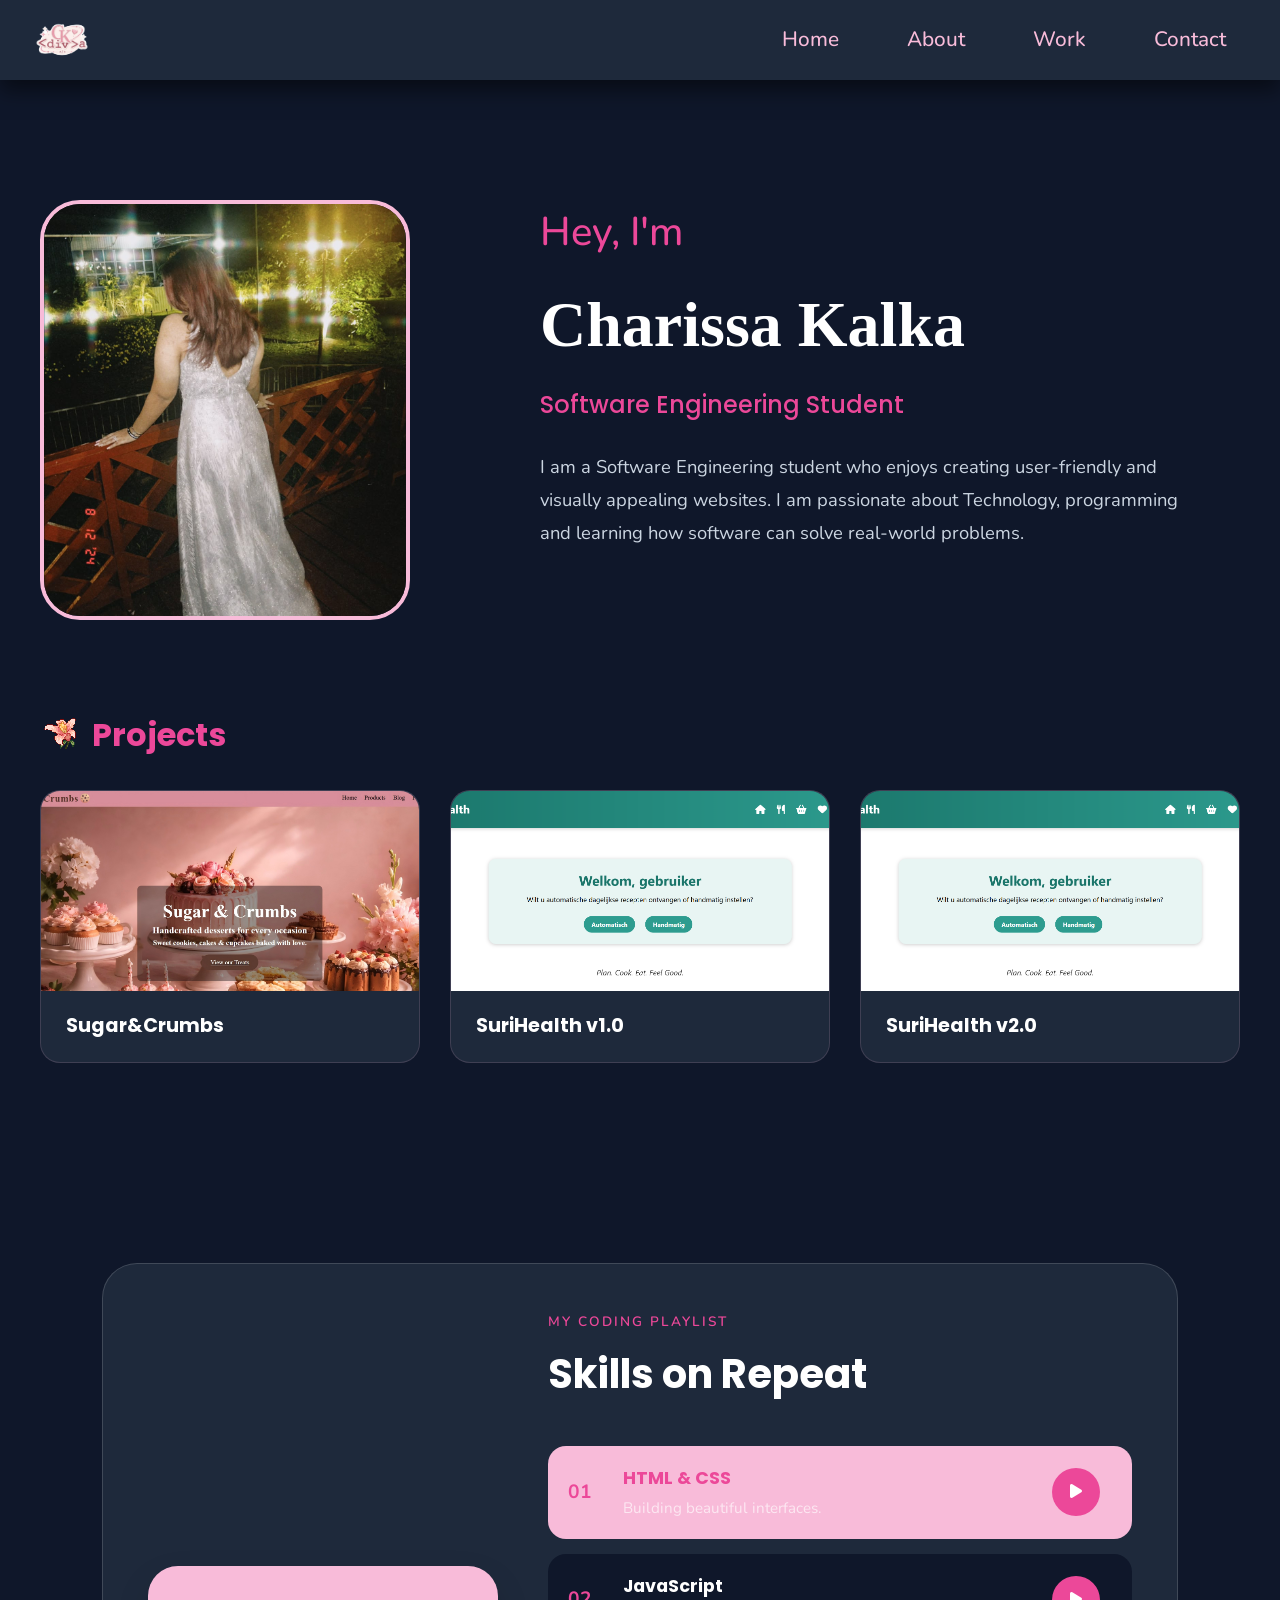
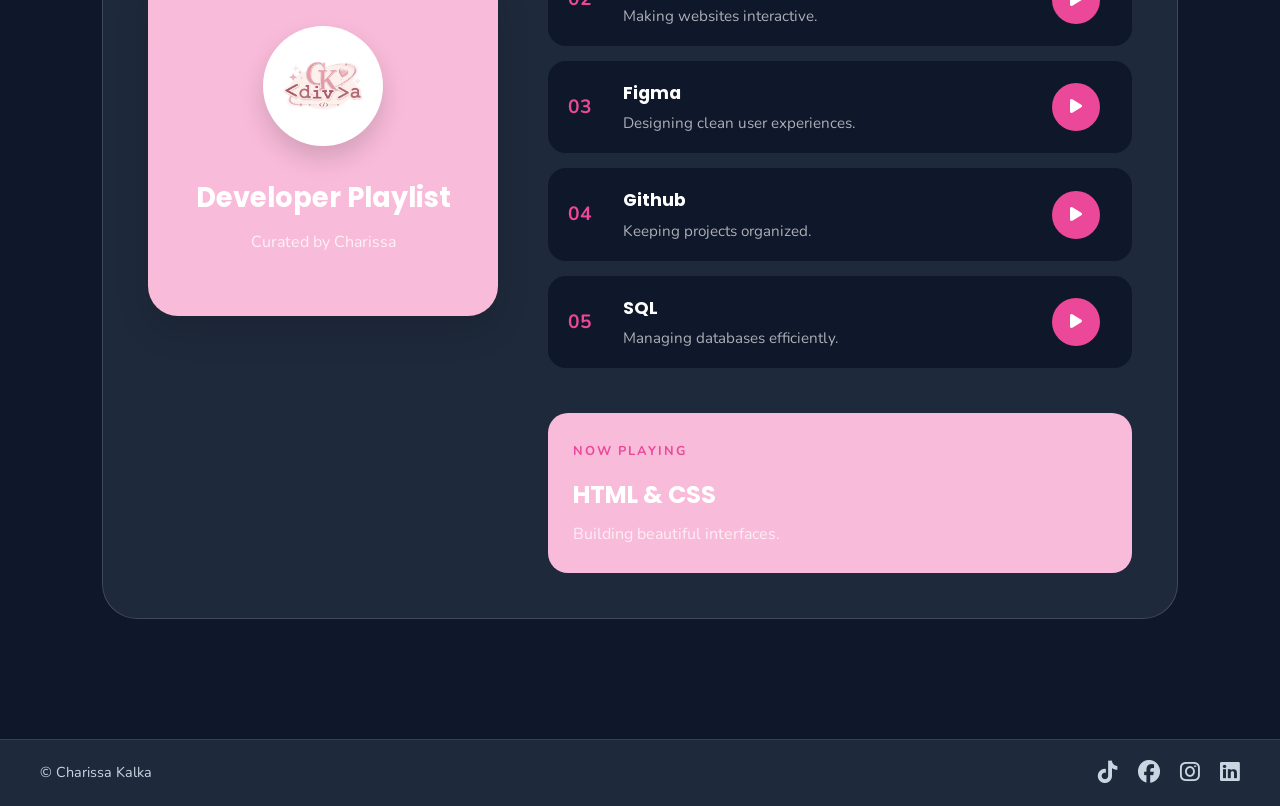
==== commit e7d967e2: "newly added" ====
--- a/index.html
+++ b/index.html
@@ -6,12 +6,17 @@
         <title>Charissa Kalka</title>
         <link rel="stylesheet" href="css/main.css">
         <link href="https://cdnjs.cloudflare.com/ajax/libs/font-awesome/6.5.0/css/all.min.css" rel="stylesheet">
+        <link rel="preconnect" href="https://fonts.googleapis.com">
+        <link rel="preconnect" href="https://fonts.gstatic.com" crossorigin>
+        <link href="https://fonts.googleapis.com/css2?family=Nunito:wght@400;500;600;700&family=Poppins:wght@500;600;700&display=swap" rel="stylesheet">
     </head>
 
     <body>
         <nav class="navbar">
             <div class="navbar-container">
-                <a href="index.html" class="navbar-logo">CK</a>
+                <a href="index.html" class="navbar-logo">
+                    <img src="img/logo.png" alt="charissa kalka logo">
+                </a>
                 <button class="navbar-toggle">
                     <span class="bar"></span>
                     <span class="bar"></span>
@@ -58,7 +63,7 @@
                 <div class="project-container">
                     <a href="" target="_blank" class="project-card">
                         <div class="project-image">
-                            <img src="/img/sugar&crumbs.png" alt="Project 1">
+                            <img src="/img/sugarandcrumbs.png" alt="Project 1">
                             <div class="project-overlay">
                                 <span>Click me!</span>
                             </div>
--- a/css/main.css
+++ b/css/main.css
@@ -19,10 +19,13 @@
 
 
 body{
-    font-family: "Poppins", sans-serif;
+    font-family: "Nunito", sans-serif;
     background-color: var(--navy);
     color: var(--white);
     line-height: 1.6;
+}
+h1, h2, h3, .navbar-logo{
+    font-family: "Poppins", sans-serif;
 }
 
 .navbar {
@@ -50,10 +53,13 @@
 
 .navbar-logo {
     font-size: 2rem;
-    font-weight: 600;
-    color: var(--pink);
-    text-decoration: none;
     cursor: pointer;
+}
+
+.navbar-logo img {
+    width: 60px;
+    height: auto;
+    display: block;
 }
 
 .navbar-container .navbar-menu {
@@ -412,9 +418,7 @@
 .footer-socials {
     display: flex;
     align-items: center;
-    /* justify-content: center; */
     gap: 20px;
-    /* max-width: 100%; */
 }
 
 .footer-socials a {
@@ -429,24 +433,6 @@
     color: var(--hot-pink);
     transform: translateY(-3px);
 }
-
-/* .footer-socials .tooltip {
-    position: absolute;
-    bottom: 40px;
-    left: 50%;
-    transform: translateX(-50%);
-    background: var(--navy);
-    color: var(--white);
-    padding: 6px 12px;
-    border-radius: 8px;
-    font-size: 0.75rem;
-    white-space: nowrap;
-    opacity: 0;
-    visibility: hidden;
-    transition: 0.3s ease;
-    border: 1px solid var(--hot-pink);
-    pointer-events: none;
-} */
 
 .footer-socials a:hover .tooltip {
     opacity: 1;
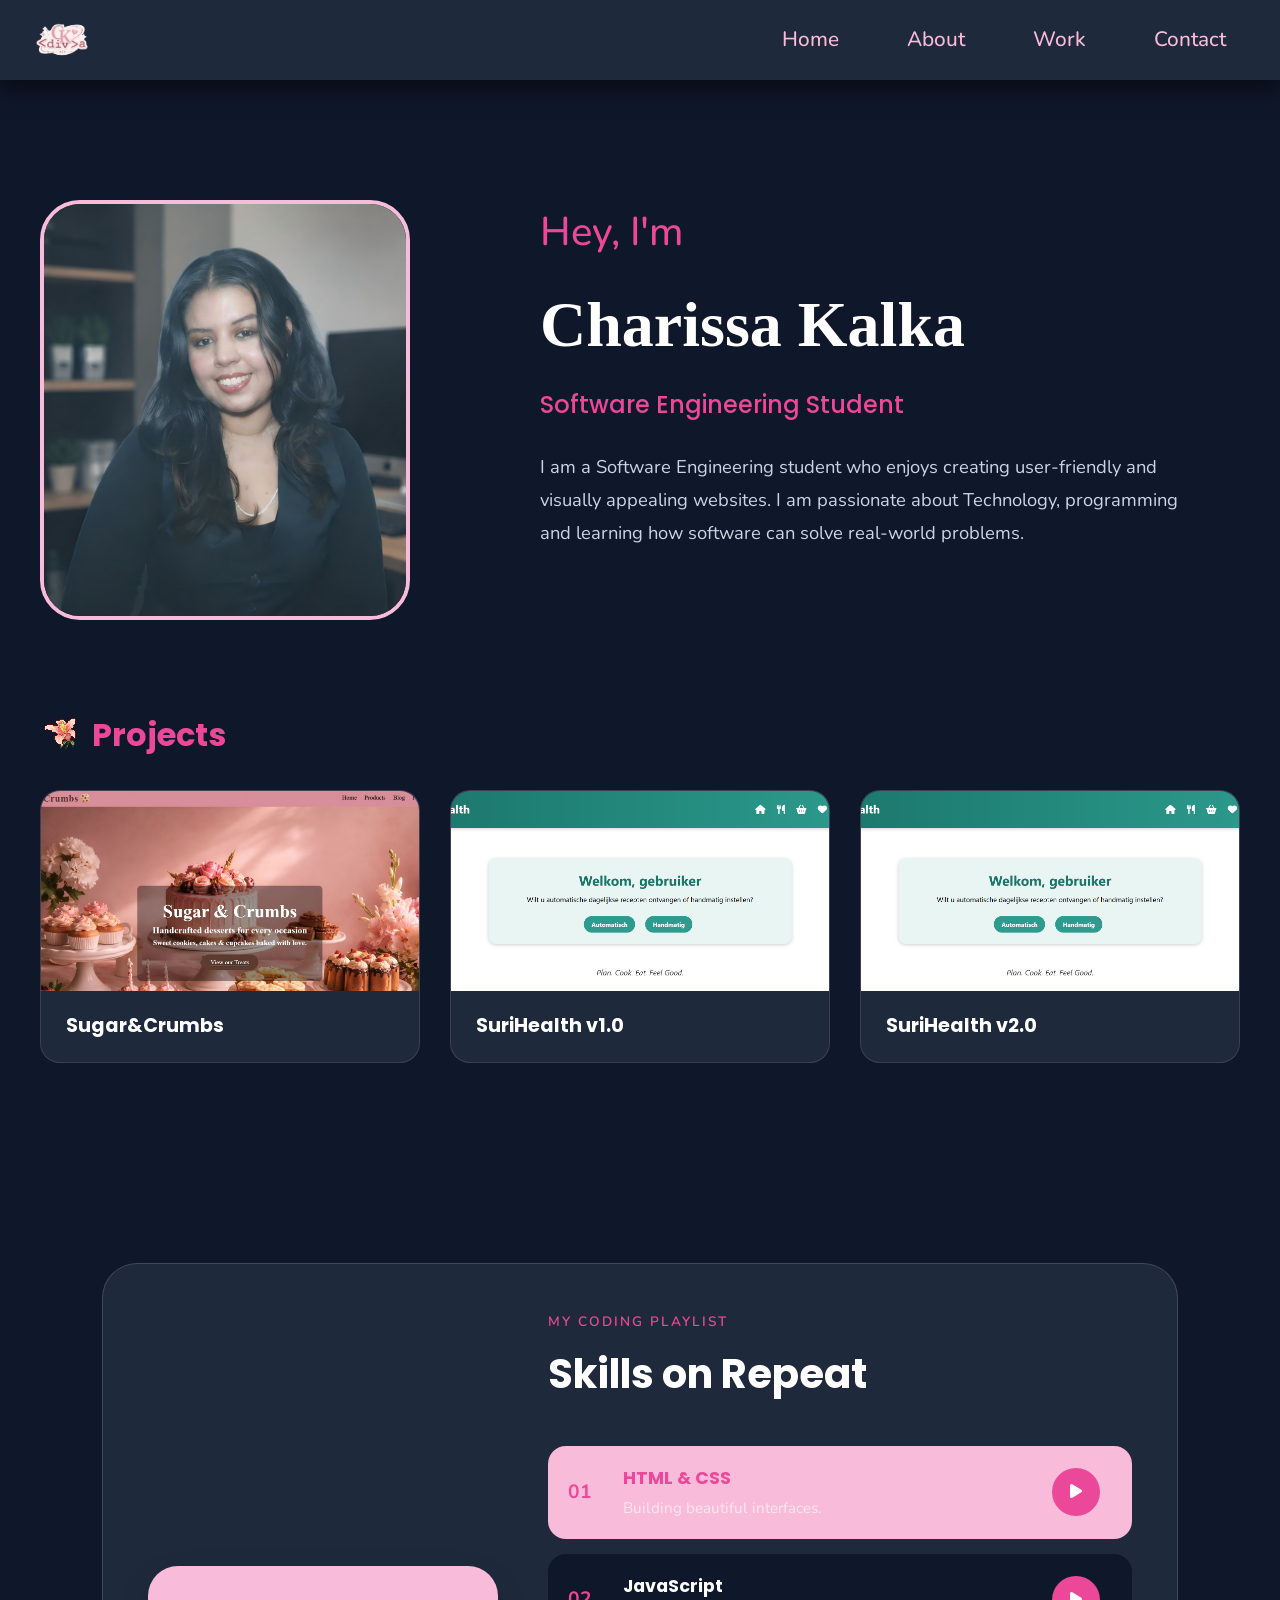
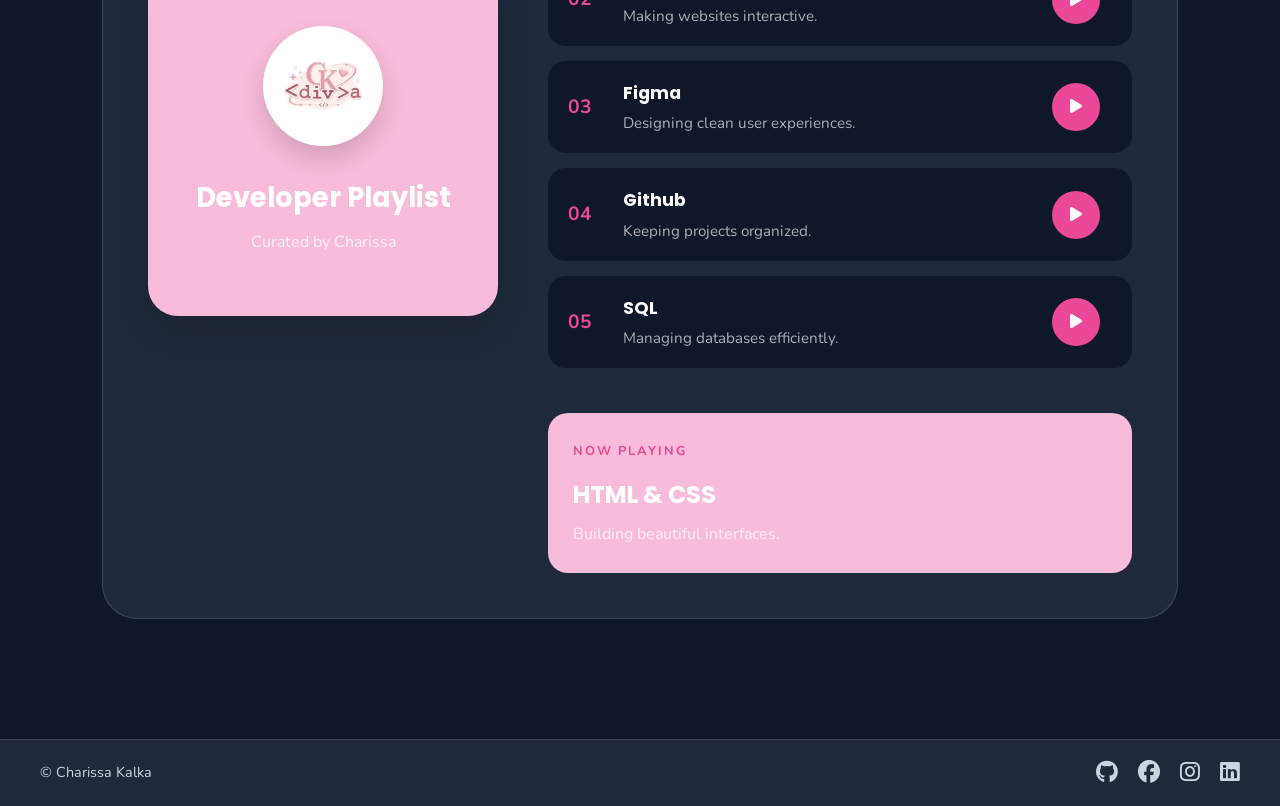
==== commit 55d88cf5: "newly added" ====
--- a/index.html
+++ b/index.html
@@ -35,7 +35,7 @@
             <div class="hero-left">
 
             <div class="profile-image">
-                <img src="/img/charissagraduation.jpg" alt="Photo of Charissa Kalka">
+                <img src="/img/charissaimages(1).png" alt="Photo of Charissa Kalka">
             </div>
             </div>
 
@@ -61,7 +61,7 @@
                     Projects
                 </h2>
                 <div class="project-container">
-                    <a href="" target="_blank" class="project-card">
+                    <a href="https://github.com/TheoneandonlyCharissa/sugar-and-crumbs.git" target="_blank" class="project-card">
                         <div class="project-image">
                             <img src="/img/sugarandcrumbs.png" alt="Project 1">
                             <div class="project-overlay">
@@ -188,24 +188,20 @@
     <footer class="footer">
         <p>&copy; Charissa Kalka</p>
         <div class="footer-socials">
-            <a href="www.tiktok.com/@charissa.m4" target="_blank">
-                <i class="fa-brands fa-tiktok"></i>
-                <!-- <span class="tooltip">charissa.m4</span> -->
+            <a href="https://github.com/TheoneandonlyCharissa" target="_blank">
+                <i class="fa-brands fa-github"></i>
             </a>
 
             <a href="https://www.facebook.com/share/1BWGY1Cckj/?mibextid=wwXIfr" target="_blank">
                 <i class="fa-brands fa-facebook"></i>
-                <!-- <span class="tooltip">Charissa Kalka</span> -->
             </a>
 
             <a href="https://www.instagram.com/charissa.m4?igsh=OHVlaWQ5YjVocXdj&utm_source=qr" target="_blank">
                 <i class="fa-brands fa-instagram"></i>
-                <!-- <span class="tooltip">charissa.m4</span> -->
             </a>
 
             <a href="https://www.linkedin.com/in/charissa-kalka-a1b055418?utm_source=share_via&utm_content=profile&utm_medium=member_ios" target="_blank">
                 <i class="fa-brands fa-linkedin"></i>
-                <!-- <span class="tooltip">Charissa Kalka</span> -->
             </a>
         </div>
     </footer>
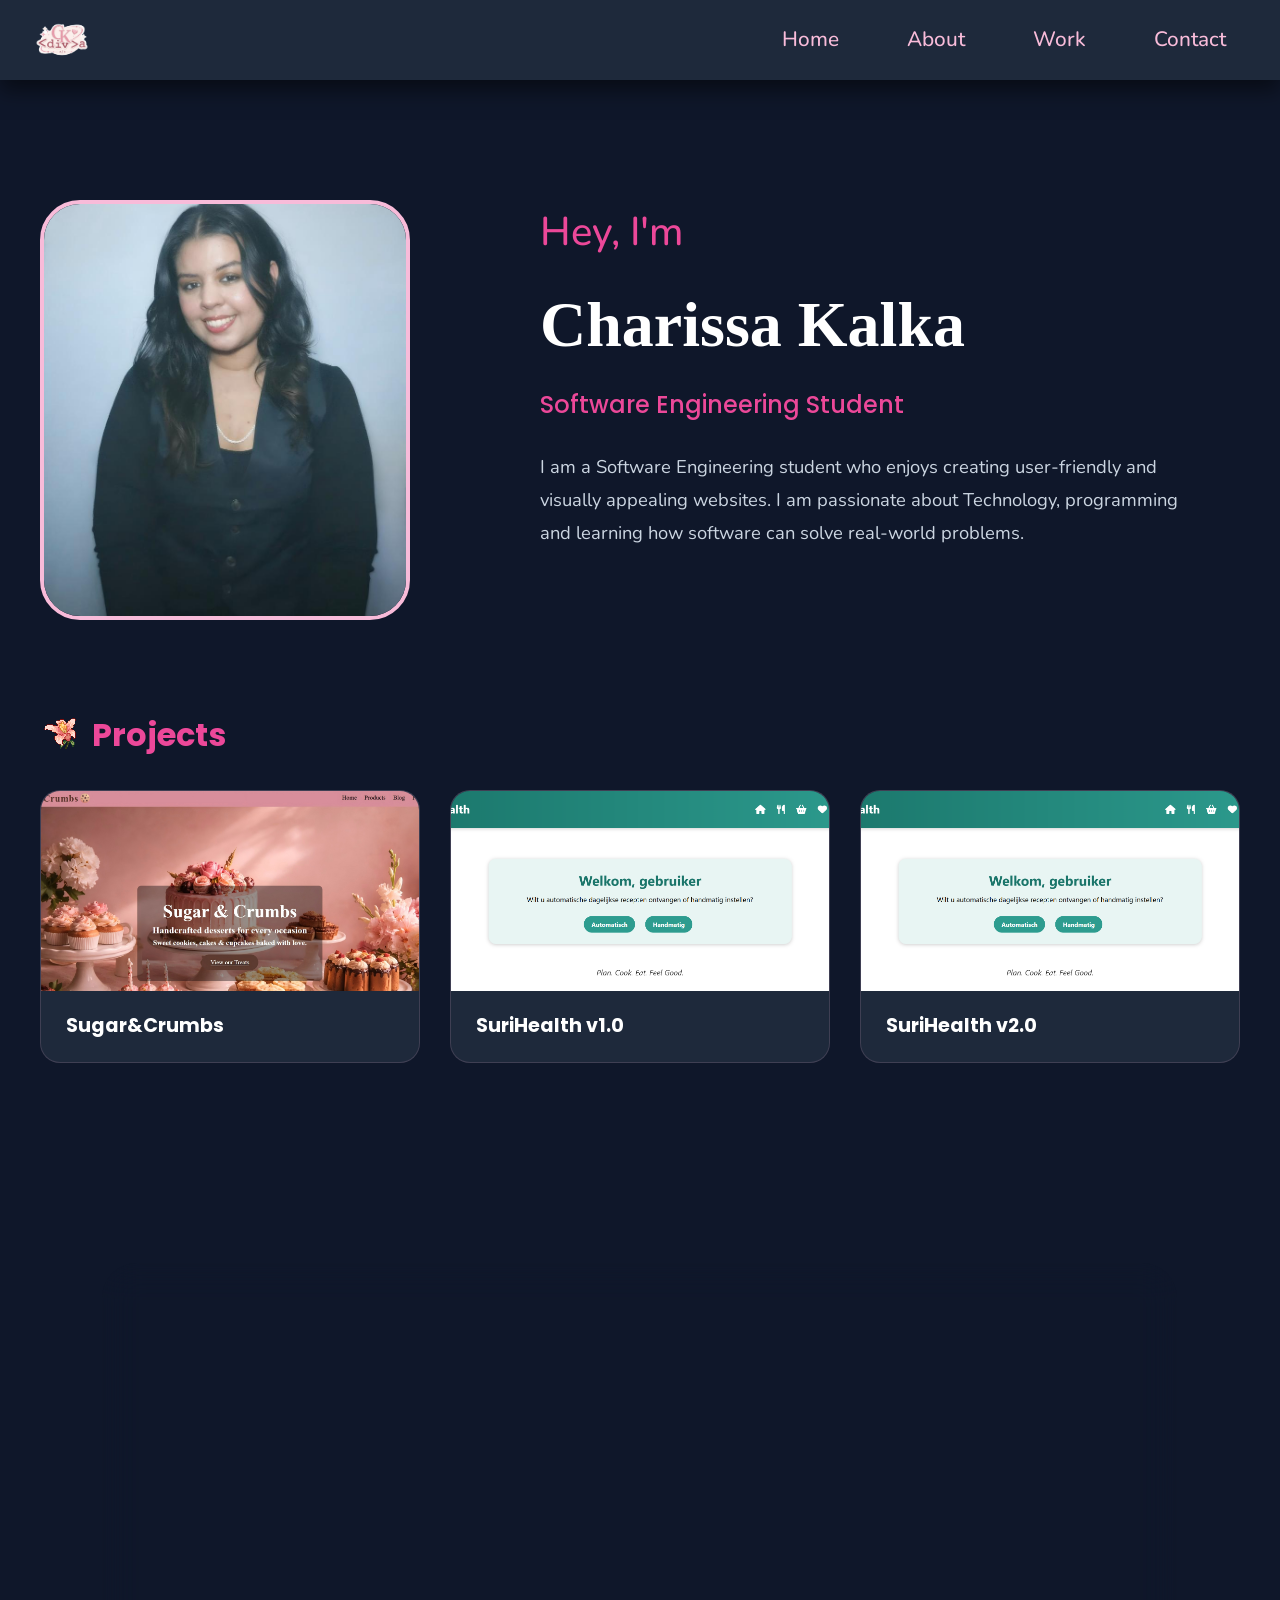
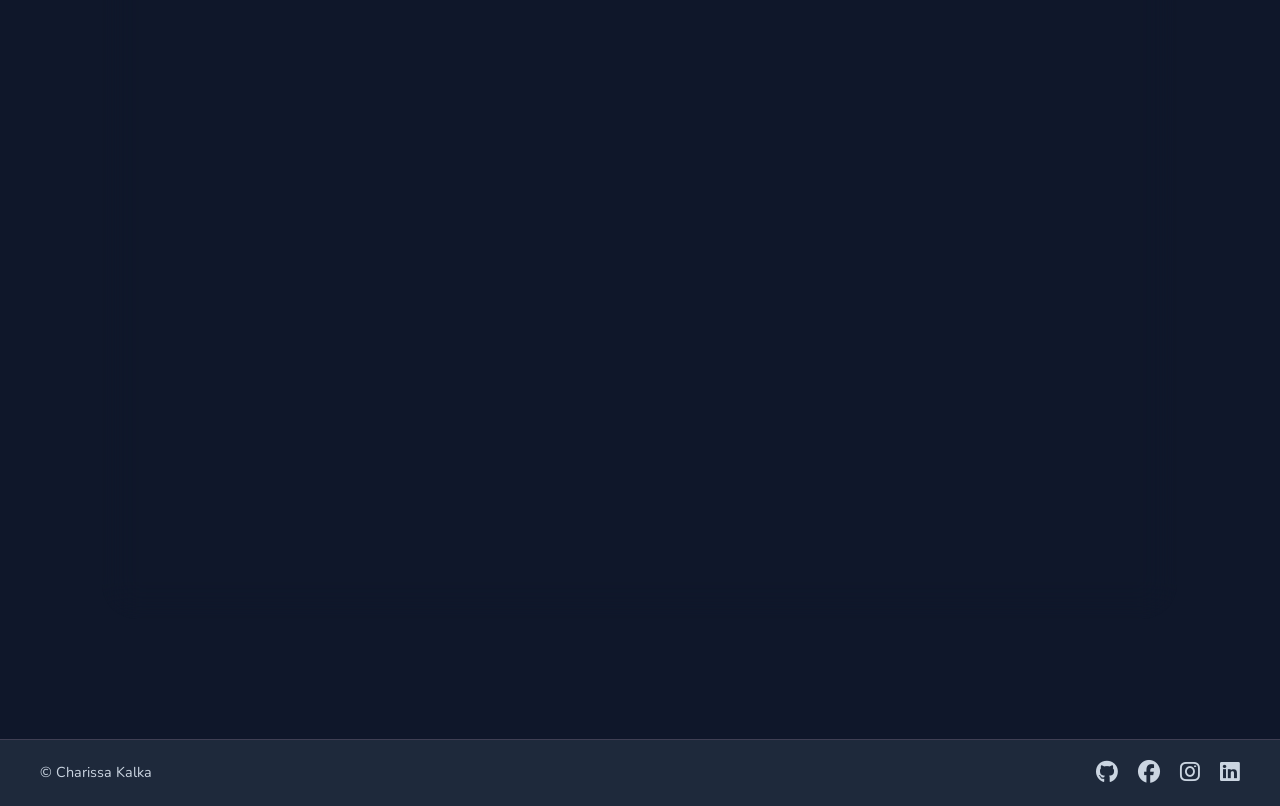
==== commit 49f91c6a: "newly added" ====
--- a/index.html
+++ b/index.html
@@ -15,7 +15,7 @@
         <nav class="navbar">
             <div class="navbar-container">
                 <a href="index.html" class="navbar-logo">
-                    <img src="img/logo.png" alt="charissa kalka logo">
+                    <img src="img/ck-logo.png" alt="charissa kalka logo">
                 </a>
                 <button class="navbar-toggle">
                     <span class="bar"></span>
@@ -35,7 +35,7 @@
             <div class="hero-left">
 
             <div class="profile-image">
-                <img src="/img/charissaimages(1).png" alt="Photo of Charissa Kalka">
+                <img src="/img/charissa-home-image.jpeg" alt="Photo of Charissa Kalka">
             </div>
             </div>
 
@@ -57,13 +57,13 @@
 
             <section class="projects">
                 <h2 class="section-title">
-                    <img src="/img/8bitflower.png" alt="flower">
+                    <img src="/img/8bit-flower1.png" alt="flower">
                     Projects
                 </h2>
                 <div class="project-container">
                     <a href="https://github.com/TheoneandonlyCharissa/sugar-and-crumbs.git" target="_blank" class="project-card">
                         <div class="project-image">
-                            <img src="/img/sugarandcrumbs.png" alt="Project 1">
+                            <img src="/img/sugar-and-crumbs-website.png" alt="Project 1">
                             <div class="project-overlay">
                                 <span>Click me!</span>
                             </div>
@@ -73,7 +73,7 @@
 
                         <a href="https://github.com/viraitrisha/Surihealth-Old.git" target="_blank" class="project-card">
                         <div class="project-image">
-                            <img src="/img/surihealth.png" alt="Project 2">
+                            <img src="/img/surihealth-website.png" alt="Project 2">
                             <div class="project-overlay">
                                 <span>Click me!</span>
                             </div>
@@ -83,7 +83,7 @@
 
                         <a href="https://github.com/viraitrisha/surihealth.git" target="_blank" class="project-card">   
                         <div class="project-image">
-                            <img src="/img/surihealth.png" alt="Project 3">
+                            <img src="/img/surihealth-website.png" alt="Project 3">
                             <div class="project-overlay">
                                 <span>Click me!</span>
                             </div>
@@ -98,7 +98,7 @@
                     <div class="album-side">
                          <div class="album-cover">
                             <div class="album-logo">
-                            <img src="/img/logo.png" alt="charissa-logo">
+                            <img src="/img/ck-logo.png" alt="charissa-logo">
                             </div>
 
                             <h2>Developer Playlist</h2>
